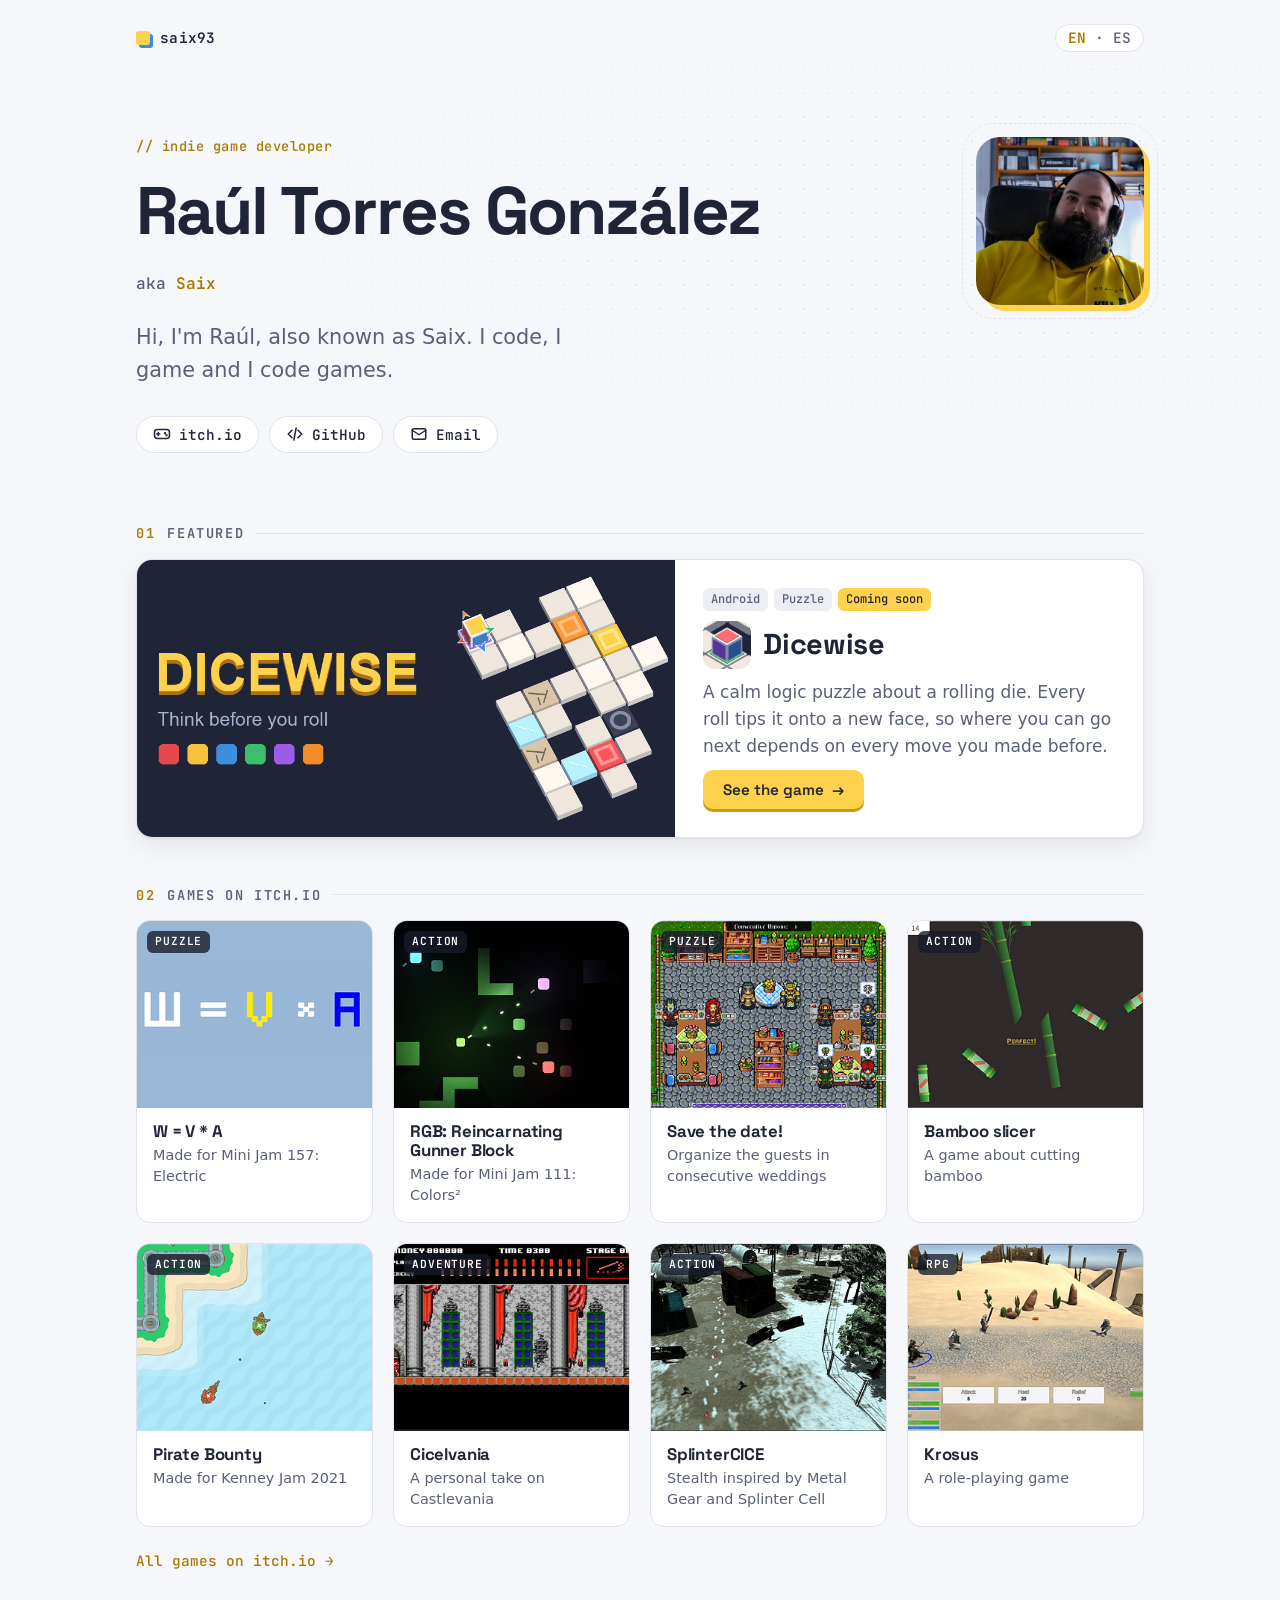
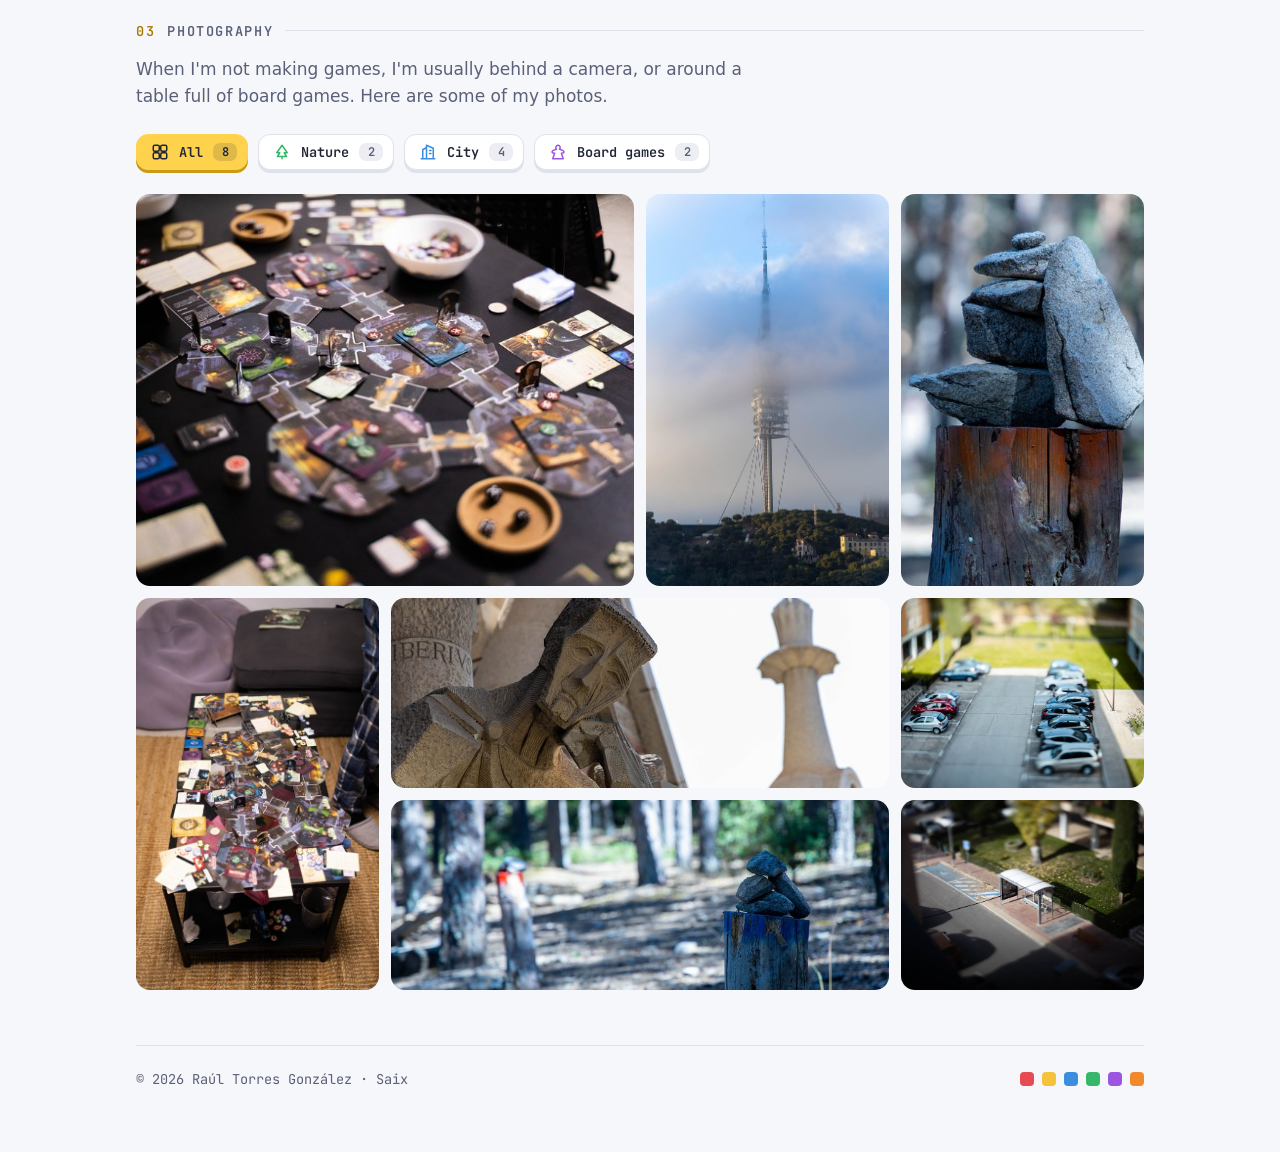
==== index.html @ c302bbdd "Move photo next to name, bento photo gallery and custom scrollbars - Hero: profile photo on the righ" ====
<!doctype html>
<html lang="en">
<head>
<meta charset="utf-8">
<meta name="viewport" content="width=device-width, initial-scale=1">
<title data-es="Raúl Torres (Saix) · Desarrollador de videojuegos">Raúl Torres (Saix) · Game Developer</title>
<script src="lang.js"></script>
<meta name="description" content="Raúl Torres González, aka Saix, is an indie game developer. Puzzle and action games for Android and the web, plus photography.">
<link rel="icon" href="dicewise/Dicewise-Icon.png">
<link rel="preconnect" href="https://fonts.googleapis.com">
<link rel="preconnect" href="https://fonts.gstatic.com" crossorigin>
<link rel="stylesheet" href="https://fonts.googleapis.com/css2?family=JetBrains+Mono:wght@400;500;600&family=Space+Grotesk:wght@500;600;700&display=swap">
<link rel="stylesheet" href="style.css">
</head>
<body>
<main class="wide">
<div class="top">
  <a class="brand" href="./">saix93</a>
  <button class="lang-toggle" type="button" aria-label="Change language / Cambiar idioma"><span class="en">EN</span> · <span class="es">ES</span></button>
</div>

<header class="hero">
  <p class="eyebrow"><span lang="en">// indie game developer</span><span lang="es">// desarrollador de videojuegos indie</span></p>
  <h1>Raúl Torres González</h1>
  <p class="aka"><span lang="en">aka</span><span lang="es">alias</span> <strong>Saix</strong></p>
  <figure class="avatar-frame"><img src="img/me.jpg" alt="Raúl Torres González" width="480" height="480"></figure>
  <p class="lead" lang="en">Hi, I'm Raúl, also known as Saix. I code, I game and I code games.</p>
  <p class="lead" lang="es">Hola, soy Raúl, también conocido como Saix. Programo, juego y programo juegos.</p>
  <div class="actions">
    <a class="pill" href="https://saix93.itch.io/">
      <svg viewBox="0 0 24 24" fill="none" stroke="currentColor" stroke-width="2" stroke-linecap="round" stroke-linejoin="round" aria-hidden="true"><rect x="2" y="6" width="20" height="12" rx="4"/><path d="M7 10v4M5 12h4"/><circle cx="16" cy="11" r=".6" fill="currentColor"/><circle cx="18" cy="13.5" r=".6" fill="currentColor"/></svg>
      itch.io
    </a>
    <a class="pill" href="https://github.com/saix93">
      <svg viewBox="0 0 24 24" fill="none" stroke="currentColor" stroke-width="2" stroke-linecap="round" stroke-linejoin="round" aria-hidden="true"><path d="m8 7-5 5 5 5M16 7l5 5-5 5M13.5 4l-3 16"/></svg>
      GitHub
    </a>
    <a class="pill" href="mailto:r.torresgonzalez.93@gmail.com">
      <svg viewBox="0 0 24 24" fill="none" stroke="currentColor" stroke-width="2" stroke-linecap="round" stroke-linejoin="round" aria-hidden="true"><rect x="3" y="5" width="18" height="14" rx="2"/><path d="m3 7 9 6 9-6"/></svg>
      Email
    </a>
  </div>
</header>

<h2 class="section-title"><span class="idx">01</span><span lang="en">Featured</span><span lang="es">Destacado</span></h2>
<article class="featured">
  <a class="art" href="dicewise/"><img src="dicewise/FeatureGraphic.png" alt="Dicewise" width="1024" height="500"></a>
  <div class="body">
    <ul class="tags">
      <li class="badge">Android</li>
      <li class="badge"><span lang="en">Puzzle</span><span lang="es">Puzle</span></li>
      <li class="badge soon"><span lang="en">Coming soon</span><span lang="es">Próximamente</span></li>
    </ul>
    <h3><img src="dicewise/Dicewise-Icon.png" alt="" width="48" height="48">Dicewise</h3>
    <p lang="en">A calm logic puzzle about a rolling die. Every roll tips it onto a new face, so where you can go next depends on every move you made before.</p>
    <p lang="es">Un puzle de lógica tranquilo sobre un dado que rueda. Cada movimiento lo vuelca sobre una cara nueva, así que adónde puedes ir depende de todo lo que has hecho antes.</p>
    <a class="button" href="dicewise/"><span lang="en">See the game</span><span lang="es">Ver el juego</span> →</a>
  </div>
</article>

<h2 class="section-title"><span class="idx">02</span><span lang="en">Games on itch.io</span><span lang="es">Juegos en itch.io</span></h2>
<ul class="grid">
  <li><a href="https://saix93.itch.io/w-va">
    <div class="thumb"><img src="img/games/w-va.png" alt="" width="315" height="250" loading="lazy"><span class="genre"><span lang="en">Puzzle</span><span lang="es">Puzle</span></span></div>
    <div class="info"><h3>W = V * A</h3>
      <p lang="en">Made for Mini Jam 157: Electric</p>
      <p lang="es">Hecho para la Mini Jam 157: Electric</p></div>
  </a></li>
  <li><a href="https://saix93.itch.io/rgb-thegame">
    <div class="thumb"><img src="img/games/rgb-thegame.png" alt="" width="315" height="250" loading="lazy"><span class="genre"><span lang="en">Action</span><span lang="es">Acción</span></span></div>
    <div class="info"><h3>RGB: Reincarnating Gunner Block</h3>
      <p lang="en">Made for Mini Jam 111: Colors²</p>
      <p lang="es">Hecho para la Mini Jam 111: Colors²</p></div>
  </a></li>
  <li><a href="https://saix93.itch.io/save-the-date">
    <div class="thumb"><img src="img/games/save-the-date.png" alt="" width="315" height="250" loading="lazy"><span class="genre"><span lang="en">Puzzle</span><span lang="es">Puzle</span></span></div>
    <div class="info"><h3>Save the date!</h3>
      <p lang="en">Organize the guests in consecutive weddings</p>
      <p lang="es">Organiza a los invitados de bodas consecutivas</p></div>
  </a></li>
  <li><a href="https://saix93.itch.io/bamboo-slicer">
    <div class="thumb"><img src="img/games/bamboo-slicer.png" alt="" width="315" height="250" loading="lazy"><span class="genre"><span lang="en">Action</span><span lang="es">Acción</span></span></div>
    <div class="info"><h3>Bamboo slicer</h3>
      <p lang="en">A game about cutting bamboo</p>
      <p lang="es">Un juego sobre cortar bambú</p></div>
  </a></li>
  <li><a href="https://saix93.itch.io/pirate-bounty">
    <div class="thumb"><img src="img/games/pirate-bounty.png" alt="" width="315" height="250" loading="lazy"><span class="genre"><span lang="en">Action</span><span lang="es">Acción</span></span></div>
    <div class="info"><h3>Pirate Bounty</h3>
      <p lang="en">Made for Kenney Jam 2021</p>
      <p lang="es">Hecho para la Kenney Jam 2021</p></div>
  </a></li>
  <li><a href="https://saix93.itch.io/cicelvania">
    <div class="thumb"><img src="img/games/cicelvania.png" alt="" width="315" height="250" loading="lazy"><span class="genre"><span lang="en">Adventure</span><span lang="es">Aventura</span></span></div>
    <div class="info"><h3>Cicelvania</h3>
      <p lang="en">A personal take on Castlevania</p>
      <p lang="es">Mi versión personal de Castlevania</p></div>
  </a></li>
  <li><a href="https://saix93.itch.io/splintercice">
    <div class="thumb"><img src="img/games/splintercice.png" alt="" width="315" height="250" loading="lazy"><span class="genre"><span lang="en">Action</span><span lang="es">Acción</span></span></div>
    <div class="info"><h3>SplinterCICE</h3>
      <p lang="en">Stealth inspired by Metal Gear and Splinter Cell</p>
      <p lang="es">Sigilo inspirado en Metal Gear y Splinter Cell</p></div>
  </a></li>
  <li><a href="https://saix93.itch.io/krosus">
    <div class="thumb"><img src="img/games/krosus.png" alt="" width="315" height="250" loading="lazy"><span class="genre"><span lang="en">RPG</span><span lang="es">Rol</span></span></div>
    <div class="info"><h3>Krosus</h3>
      <p lang="en">A role-playing game</p>
      <p lang="es">Un juego de rol</p></div>
  </a></li>
</ul>
<a class="more" href="https://saix93.itch.io/"><span lang="en">All games on itch.io →</span><span lang="es">Todos los juegos en itch.io →</span></a>

<h2 class="section-title" id="photos"><span class="idx">03</span><span lang="en">Photography</span><span lang="es">Fotografía</span></h2>
<p class="section-intro" lang="en">When I'm not making games, I'm usually behind a camera, or around a table full of board games. Here are some of my photos.</p>
<p class="section-intro" lang="es">Cuando no estoy haciendo juegos, suelo estar detrás de una cámara o alrededor de una mesa llena de juegos de mesa. Aquí tienes algunas de mis fotos.</p>
<div class="filters" role="group" aria-label="Filter photos">
  <button type="button" data-filter="all" aria-pressed="true">
    <svg viewBox="0 0 24 24" fill="none" stroke="currentColor" stroke-width="2" stroke-linejoin="round" aria-hidden="true"><rect x="3" y="3" width="8" height="8" rx="2"/><rect x="13" y="3" width="8" height="8" rx="2"/><rect x="3" y="13" width="8" height="8" rx="2"/><rect x="13" y="13" width="8" height="8" rx="2"/></svg>
    <span lang="en">All</span><span lang="es">Todas</span><span class="count"></span>
  </button>
  <button type="button" data-filter="nature" aria-pressed="false" style="--c: var(--green)">
    <svg viewBox="0 0 24 24" fill="none" stroke="currentColor" stroke-width="2" stroke-linecap="round" stroke-linejoin="round" aria-hidden="true"><path d="M12 3 5 13h4l-3 5h12l-3-5h4z"/><path d="M12 18v3"/></svg>
    <span lang="en">Nature</span><span lang="es">Naturaleza</span><span class="count"></span>
  </button>
  <button type="button" data-filter="city" aria-pressed="false" style="--c: var(--blue)">
    <svg viewBox="0 0 24 24" fill="none" stroke="currentColor" stroke-width="2" stroke-linecap="round" stroke-linejoin="round" aria-hidden="true"><path d="M3 21h18M5 21V9l5-3v15M10 21V3l9 4v14"/><path d="M14 10h2M14 14h2"/></svg>
    <span lang="en">City</span><span lang="es">Ciudad</span><span class="count"></span>
  </button>
  <button type="button" data-filter="boardgames" aria-pressed="false" style="--c: var(--purple)">
    <svg viewBox="0 0 24 24" fill="none" stroke="currentColor" stroke-width="2" stroke-linecap="round" stroke-linejoin="round" aria-hidden="true"><path d="M12 3a3 3 0 0 1 2 5.2c2 .5 6 1.6 6 3.8 0 1.2-1.6 1.6-3.5 1.6L19 21H5l2.5-7.4C5.6 13.6 4 13.2 4 12c0-2.2 4-3.3 6-3.8A3 3 0 0 1 12 3z"/></svg>
    <span lang="en">Board games</span><span lang="es">Juegos de mesa</span><span class="count"></span>
  </button>
</div>
<ul class="gallery">
  <li class="big" data-cat="boardgames"><a href="img/photos/3478.jpg"><img src="img/photos/3478-sm.jpg" alt="Board game in progress on a dark table" width="800" height="533" loading="lazy"><span class="cap"><span lang="en">Board game night</span><span lang="es">Noche de juegos de mesa</span></span></a></li>
  <li class="tall" data-cat="city"><a href="img/photos/2397.jpg"><img src="img/photos/2397-sm.jpg" alt="Collserola tower rising out of the fog" width="533" height="800" loading="lazy"><span class="cap"><span lang="en">Above the fog</span><span lang="es">Sobre la niebla</span></span></a></li>
  <li class="tall" data-cat="nature"><a href="img/photos/2288.jpg"><img src="img/photos/2288-sm.jpg" alt="Stacked stones on a tree stump in a pine forest" width="800" height="533" loading="lazy"><span class="cap"><span lang="en">Balance</span><span lang="es">Equilibrio</span></span></a></li>
  <li class="tall" data-cat="boardgames"><a href="img/photos/3395.jpg"><img src="img/photos/3395-sm.jpg" alt="A board game spread over a living room table" width="533" height="800" loading="lazy"><span class="cap"><span lang="en">A full table</span><span lang="es">Mesa llena</span></span></a></li>
  <li class="wide" data-cat="city"><a href="img/photos/2490.jpg"><img src="img/photos/2490-sm.jpg" alt="Stone sculpture on a church facade" width="800" height="533" loading="lazy"><span class="cap"><span lang="en">Carved in stone</span><span lang="es">Tallado en piedra</span></span></a></li>
  <li data-cat="city"><a href="img/photos/3153.jpg"><img src="img/photos/3153-sm.jpg" alt="Tilt-shift view of a car park" width="800" height="533" loading="lazy"><span class="cap"><span lang="en">Miniature car park</span><span lang="es">Aparcamiento en miniatura</span></span></a></li>
  <li class="wide" data-cat="nature"><a href="img/photos/2286.jpg"><img src="img/photos/2286-sm.jpg" alt="Pine forest with a stone stack in the light" width="800" height="533" loading="lazy"><span class="cap"><span lang="en">Pine forest</span><span lang="es">Pinar</span></span></a></li>
  <li data-cat="city"><a href="img/photos/3160.jpg"><img src="img/photos/3160-sm.jpg" alt="Tilt-shift view of a street and bus stop" width="800" height="533" loading="lazy"><span class="cap"><span lang="en">Miniature street</span><span lang="es">Calle en miniatura</span></span></a></li>
</ul>

<dialog class="lightbox" aria-label="Photo">
  <img alt="">
  <div class="lb-bar"><span class="lb-cap"></span><span class="lb-count"></span></div>
  <button type="button" class="lb-prev" aria-label="Previous">‹</button>
  <button type="button" class="lb-next" aria-label="Next">›</button>
  <button type="button" class="lb-close" aria-label="Close">✕</button>
</dialog>
<script src="gallery.js"></script>

<footer class="footer">
  <span>© 2026 Raúl Torres González · Saix</span>
  <ul class="pips" aria-hidden="true"><li></li><li></li><li></li><li></li><li></li><li></li></ul>
</footer>
</main>
</body>
</html>
---- style.css ----
:root {
  --bg: #f6f7fa; --surface: #ffffff; --surface-2: #eceef4;
  --text: #1f2536; --dim: #5a6078; --accent: #a87a00; --rule: #dfe2ea;
  --gold: #ffd24d; --on-gold: #1f2536; --grid: rgba(31, 37, 54, .07);
  --shadow: 0 1px 2px rgba(31, 37, 54, .06), 0 8px 24px rgba(31, 37, 54, .08);
  --red: #e84a51; --yellow: #f5c33b; --blue: #3b8de0; --green: #35b86a; --purple: #9b55e0; --orange: #f28a2b;
  --font-display: "Space Grotesk", system-ui, sans-serif;
  --font-mono: "JetBrains Mono", ui-monospace, Consolas, monospace;
}
@media (prefers-color-scheme: dark) {
  :root {
    --bg: #161b2a; --surface: #1f2536; --surface-2: #272e44;
    --text: #eef0f6; --dim: #a9b1cc; --accent: #ffd24d; --rule: #323a55;
    --grid: rgba(238, 240, 246, .06);
    --shadow: 0 1px 2px rgba(0, 0, 0, .3), 0 12px 32px rgba(0, 0, 0, .35);
  }
}

* { box-sizing: border-box; }
body { margin: 0; background: var(--bg); color: var(--text); font: 17px/1.6 system-ui, -apple-system, "Segoe UI", Roboto, sans-serif; -webkit-font-smoothing: antialiased; overflow-x: clip; }
main { max-width: 720px; margin: 0 auto; padding: 24px 16px 64px; }
main.wide { max-width: 1040px; }
h1, h2, h3 { font-family: var(--font-display); line-height: 1.15; letter-spacing: -.01em; }
h1 { margin: 0 0 4px; font-size: 2.2rem; }
h2 { margin: 2em 0 .6em; font-size: 1.25rem; color: var(--accent); }
h3 { margin: 0 0 4px; font-size: 1.05rem; }
.meta { color: var(--dim); margin: 0 0 2em; }
a { color: var(--accent); }
hr { border: 0; border-top: 1px solid var(--rule); margin: 2.5em 0; }
img { max-width: 100%; height: auto; }

/* Scrollbars: slim rounded track with a pill thumb that turns gold on hover */
::-webkit-scrollbar { width: 12px; height: 12px; }
::-webkit-scrollbar-track { background: transparent; }
::-webkit-scrollbar-thumb { background: var(--rule); border: 3px solid var(--bg); border-radius: 999px; }
::-webkit-scrollbar-thumb:hover { background: var(--accent); }
::-webkit-scrollbar-corner { background: transparent; }
@supports (-moz-appearance: none) {
  html { scrollbar-color: var(--rule) transparent; }
}

/* Language switch, see lang.js */
html[lang="es"] body [lang="en"], html[lang="en"] body [lang="es"] { display: none; }

/* Top bar */
.top { display: flex; align-items: center; gap: 16px; margin: 0 0 2em; font: 500 .9rem/1 var(--font-mono); }
.top a { color: var(--text); text-decoration: none; }
.top a:hover { color: var(--accent); }
.brand { display: inline-flex; align-items: center; gap: 10px; font-weight: 600; letter-spacing: .02em; }
.brand::before { content: ""; width: 14px; height: 14px; border-radius: 3px; background: var(--gold); box-shadow: 3px 3px 0 var(--blue); }
.lang-toggle { margin-left: auto; font: inherit; color: var(--dim); background: var(--surface); border: 1px solid var(--rule); border-radius: 999px; padding: 6px 12px; cursor: pointer; }
.lang-toggle:hover { border-color: var(--accent); }
html[lang="en"] .lang-toggle .en, html[lang="es"] .lang-toggle .es { color: var(--accent); font-weight: 600; }

/* Hero */
.hero { position: relative; display: grid; grid-template-columns: 1fr auto; column-gap: 48px; padding: 56px 0 24px; }
.hero > * { grid-column: 1; }
.hero::before {
  content: ""; position: absolute; inset: -24px -50vw 0; z-index: -1;
  background: radial-gradient(var(--grid) 1.5px, transparent 1.5px) 0 0 / 24px 24px;
  -webkit-mask-image: radial-gradient(ellipse 60% 80% at 70% 40%, #000 30%, transparent 75%);
  mask-image: radial-gradient(ellipse 60% 80% at 70% 40%, #000 30%, transparent 75%);
}
.eyebrow { margin: 0 0 12px; font: 500 .85rem var(--font-mono); color: var(--accent); letter-spacing: .04em; }
.hero h1 { font-size: clamp(2rem, 6.5vw, 4.2rem); line-height: 1; letter-spacing: -.03em; }
.aka { margin: 12px 0 0; font: 500 1rem var(--font-mono); color: var(--dim); }
.aka strong { color: var(--accent); font-weight: 600; }
.lead { max-width: 34ch; margin: 16px 0 28px; font-size: 1.3rem; color: var(--dim); }
.hero .lead, .hero .actions { grid-column: 1 / -1; }
.avatar-frame { grid-column: 2; grid-row: 1 / span 3; align-self: center; position: relative; width: 168px; height: 168px; margin: 0; }
.avatar-frame img { position: relative; display: block; width: 100%; height: 100%; border-radius: 24px; object-fit: cover; box-shadow: 6px 6px 0 var(--gold); }
.avatar-frame::before { content: ""; position: absolute; inset: -14px; border: 1.5px dashed var(--rule); border-radius: 32px; }
.actions { display: flex; flex-wrap: wrap; gap: 10px; }
.pill { display: inline-flex; align-items: center; gap: 8px; padding: 8px 16px; border-radius: 999px; background: var(--surface); border: 1px solid var(--rule); color: var(--text); font: 500 .9rem var(--font-mono); text-decoration: none; transition: border-color .15s, transform .15s; }
.pill:hover { border-color: var(--accent); transform: translateY(-2px); }
.pill svg { width: 18px; height: 18px; flex-shrink: 0; }
@media (max-width: 720px) {
  .hero { column-gap: 20px; padding-top: 16px; }
  .avatar-frame { width: 88px; height: 88px; align-self: start; }
  .avatar-frame img { border-radius: 16px; box-shadow: 4px 4px 0 var(--gold); }
  .avatar-frame::before { inset: -8px; border-radius: 22px; }
}
.pips { display: flex; gap: 8px; margin: 0; padding: 0; list-style: none; }
.pips li { width: 14px; height: 14px; border-radius: 4px; }
.pips li:nth-child(1) { background: var(--red); }
.pips li:nth-child(2) { background: var(--yellow); }
.pips li:nth-child(3) { background: var(--blue); }
.pips li:nth-child(4) { background: var(--green); }
.pips li:nth-child(5) { background: var(--purple); }
.pips li:nth-child(6) { background: var(--orange); }

/* Section titles, HUD style */
.section-title { display: flex; align-items: center; gap: 12px; margin: 3.5em 0 1.2em; font: 600 .85rem var(--font-mono); text-transform: uppercase; letter-spacing: .12em; color: var(--dim); }
.section-title .idx { color: var(--accent); }
.section-title::after { content: ""; flex: 1; height: 1px; background: var(--rule); }

/* Featured game */
.featured { display: grid; grid-template-columns: 1.15fr 1fr; overflow: hidden; background: var(--surface); border: 1px solid var(--rule); border-radius: 16px; box-shadow: var(--shadow); }
.featured .art { display: block; background: #1f2536; }
.featured .art img { display: block; width: 100%; height: 100%; object-fit: cover; transition: transform .4s; }
.featured .art:hover img { transform: scale(1.03); }
.featured .body { padding: 28px; display: flex; flex-direction: column; gap: 10px; }
.featured h3 { display: flex; align-items: center; gap: 12px; font-size: 1.8rem; margin: 0; }
.featured h3 img { width: 48px; height: 48px; border-radius: 12px; }
.featured p { margin: 0; color: var(--dim); }
.featured .button { align-self: flex-start; margin-top: auto; }
@media (max-width: 720px) { .featured { grid-template-columns: 1fr; } }

.tags { display: flex; flex-wrap: wrap; gap: 6px; margin: 0; padding: 0; list-style: none; }
.badge { display: inline-block; font: 500 .75rem/1.6 var(--font-mono); color: var(--dim); background: var(--surface-2); border-radius: 6px; padding: 2px 8px; }
.badge.soon { color: var(--on-gold); background: var(--gold); }
.button { display: inline-flex; align-items: center; gap: 8px; padding: 10px 20px; border-radius: 10px; background: var(--gold); color: var(--on-gold); font: 600 .95rem var(--font-display); text-decoration: none; box-shadow: 0 3px 0 #c99a12; transition: transform .1s, box-shadow .1s; }
.button:hover { transform: translateY(-1px); box-shadow: 0 4px 0 #c99a12; }
.button:active { transform: translateY(2px); box-shadow: 0 1px 0 #c99a12; }
.button.disabled { background: var(--surface-2); color: var(--dim); box-shadow: none; transform: none; cursor: default; }

/* Game grid */
.grid { display: grid; grid-template-columns: repeat(auto-fill, minmax(220px, 1fr)); gap: 20px; margin: 0; padding: 0; list-style: none; }
.grid a { display: flex; flex-direction: column; height: 100%; background: var(--surface); border: 1px solid var(--rule); border-radius: 14px; overflow: hidden; color: inherit; text-decoration: none; transition: transform .2s, box-shadow .2s, border-color .2s; }
.grid a:hover { transform: translateY(-4px); box-shadow: var(--shadow); border-color: var(--accent); }
.grid .thumb { position: relative; overflow: hidden; }
.grid img { display: block; width: 100%; aspect-ratio: 315 / 250; object-fit: cover; transition: transform .4s; }
.grid a:hover img { transform: scale(1.05); }
.grid .genre { position: absolute; top: 10px; left: 10px; font: 600 .7rem/1 var(--font-mono); text-transform: uppercase; letter-spacing: .08em; color: #fff; background: rgba(22, 27, 42, .78); border-radius: 6px; padding: 5px 8px; }
.grid .info { padding: 14px 16px 16px; }
.grid p { margin: 0; color: var(--dim); font-size: .9rem; line-height: 1.45; }
@media (max-width: 520px) {
  .grid { grid-template-columns: 1fr 1fr; gap: 12px; }
  .grid .info { padding: 10px 12px 12px; }
  .grid h3 { font-size: .95rem; }
  .grid p { font-size: .8rem; }
}
.more { display: inline-block; margin-top: 24px; font: 500 .9rem var(--font-mono); text-decoration: none; }
.more:hover { text-decoration: underline; }

/* Footer */
.footer { display: flex; flex-wrap: wrap; align-items: center; justify-content: space-between; gap: 16px; margin-top: 4em; padding-top: 24px; border-top: 1px solid var(--rule); font: .85rem var(--font-mono); color: var(--dim); }
.footer a { color: var(--dim); }

/* Game page */
.banner { display: block; width: 100%; border-radius: 16px; box-shadow: var(--shadow); }
.game-head { display: flex; align-items: center; gap: 20px; margin: 28px 0 8px; }
.game-head img { width: 88px; height: 88px; border-radius: 20px; box-shadow: var(--shadow); }
.game-head h1 { font-size: 2.4rem; }
.game-head .tags { margin-top: 6px; }
.tagline { font-size: 1.2rem; color: var(--dim); margin: 16px 0 20px; }
.shots { display: flex; gap: 16px; overflow-x: auto; margin: 0 -16px; padding: 8px 16px 24px; scroll-snap-type: x mandatory; }
@supports (-moz-appearance: none) { .shots { scrollbar-color: var(--gold) var(--surface-2); } }
[data-hscroll] { cursor: grab; }
[data-hscroll].dragging { cursor: grabbing; user-select: none; }
[data-hscroll] img { -webkit-user-drag: none; }
.shots::-webkit-scrollbar { height: 10px; }
.shots::-webkit-scrollbar-track { margin: 0 16px; background: var(--surface-2); border-radius: 999px; }
.shots::-webkit-scrollbar-thumb { background: var(--gold); border: 2px solid var(--surface-2); box-shadow: inset 0 -2px 0 #c99a12; }
.shots::-webkit-scrollbar-thumb:hover { background: #ffdc70; }
.shots img { width: 180px; flex-shrink: 0; border-radius: 20px; border: 5px solid #1f2536; box-shadow: var(--shadow); scroll-snap-align: start; }
.features { display: grid; grid-template-columns: repeat(auto-fit, minmax(200px, 1fr)); gap: 16px; }
.feature { background: var(--surface); border: 1px solid var(--rule); border-top: 4px solid var(--c); border-radius: 12px; padding: 18px 20px; }
.feature h3 { margin-bottom: 8px; }
.feature p, .feature ul { margin: 0; color: var(--dim); font-size: .95rem; }
.feature ul { padding-left: 1.1em; }
.feature li + li { margin-top: 4px; }

/* Photo gallery, see gallery.js */
.section-intro { max-width: 60ch; margin: 0 0 24px; color: var(--dim); }
.filters { display: flex; flex-wrap: wrap; gap: 10px; margin: 0 0 24px; }
.filters button { display: inline-flex; align-items: center; gap: 10px; padding: 8px 10px 8px 14px; font: 600 .85rem var(--font-mono); color: var(--text); background: var(--surface); border: 1px solid var(--rule); border-radius: 12px; box-shadow: 0 3px 0 var(--rule); cursor: pointer; transition: transform .1s, box-shadow .1s, border-color .15s; }
.filters button:hover { border-color: var(--accent); transform: translateY(-1px); box-shadow: 0 4px 0 var(--rule); }
.filters button:active { transform: translateY(2px); box-shadow: 0 1px 0 var(--rule); }
.filters svg { width: 18px; height: 18px; color: var(--c, var(--accent)); }
.filters .count { min-width: 24px; padding: 1px 7px; border-radius: 7px; background: var(--surface-2); color: var(--dim); font-size: .75rem; text-align: center; }
.filters button[aria-pressed="true"] { color: var(--on-gold); background: var(--gold); border-color: var(--gold); box-shadow: 0 3px 0 #c99a12; }
.filters button[aria-pressed="true"] svg { color: var(--on-gold); }
.filters button[aria-pressed="true"] .count { background: rgba(31, 37, 54, .15); color: var(--on-gold); }

.gallery { display: grid; grid-template-columns: repeat(4, 1fr); grid-auto-rows: 190px; grid-auto-flow: dense; gap: 12px; margin: 0; padding: 0; list-style: none; }
.gallery .wide { grid-column: span 2; }
.gallery .tall { grid-row: span 2; }
.gallery .big { grid-column: span 2; grid-row: span 2; }
.gallery li[hidden] { display: none; }
.gallery a { position: relative; display: block; height: 100%; overflow: hidden; border-radius: 14px; background: var(--surface-2); color: #fff; cursor: zoom-in; }
.gallery img { display: block; width: 100%; height: 100%; object-fit: cover; transition: transform .5s cubic-bezier(.2, .7, .2, 1); }
.gallery a::after { content: ""; position: absolute; inset: 0; background: linear-gradient(transparent 55%, rgba(10, 13, 22, .75)); opacity: 0; transition: opacity .25s; }
.gallery .cap { position: absolute; left: 14px; right: 14px; bottom: 12px; z-index: 1; font: 600 .9rem var(--font-display); opacity: 0; transform: translateY(6px); transition: opacity .25s, transform .25s; }
.gallery a:hover img, .gallery a:focus-visible img { transform: scale(1.06); }
.gallery a:hover::after, .gallery a:focus-visible::after, .gallery a:hover .cap, .gallery a:focus-visible .cap { opacity: 1; transform: none; }
@media (max-width: 720px) {
  .gallery { grid-template-columns: repeat(2, 1fr); grid-auto-rows: 140px; gap: 8px; }
  .gallery .cap { opacity: 1; transform: none; font-size: .8rem; }
  .gallery a::after { opacity: 1; }
}

.lightbox { width: 100vw; height: 100vh; max-width: none; max-height: none; margin: 0; padding: 0; border: 0; background: transparent; color: #fff; }
.lightbox::backdrop { background: rgba(10, 13, 22, .94); backdrop-filter: blur(6px); }
.lightbox[open] { display: grid; grid-template-rows: 1fr auto; place-items: center; animation: lb-in .2s ease-out; }
.lightbox img { max-width: calc(100vw - 32px); max-height: calc(100vh - 110px); border-radius: 8px; box-shadow: 0 20px 60px rgba(0, 0, 0, .5); }
.lightbox img.swap { animation: lb-in .25s ease-out; }
.lb-bar { display: flex; align-items: baseline; gap: 16px; padding: 14px 16px 22px; font: .9rem var(--font-mono); }
.lb-bar .lb-cap { font: 600 1rem var(--font-display); }
.lb-bar .lb-count { color: var(--gold); }
.lightbox button { position: fixed; width: 44px; height: 44px; border-radius: 50%; border: 1px solid rgba(255, 255, 255, .2); background: rgba(31, 37, 54, .8); color: #fff; font: 1.4rem/1 var(--font-mono); cursor: pointer; }
.lightbox button:hover { border-color: var(--gold); color: var(--gold); }
.lb-prev { left: 16px; top: 50%; transform: translateY(-50%); }
.lb-next { right: 16px; top: 50%; transform: translateY(-50%); }
.lb-close { right: 16px; top: 16px; font-size: 1rem !important; }
@keyframes lb-in { from { opacity: 0; transform: scale(.97); } }
@media (prefers-reduced-motion: reduce) { .lightbox[open], .lightbox img.swap { animation: none; } }
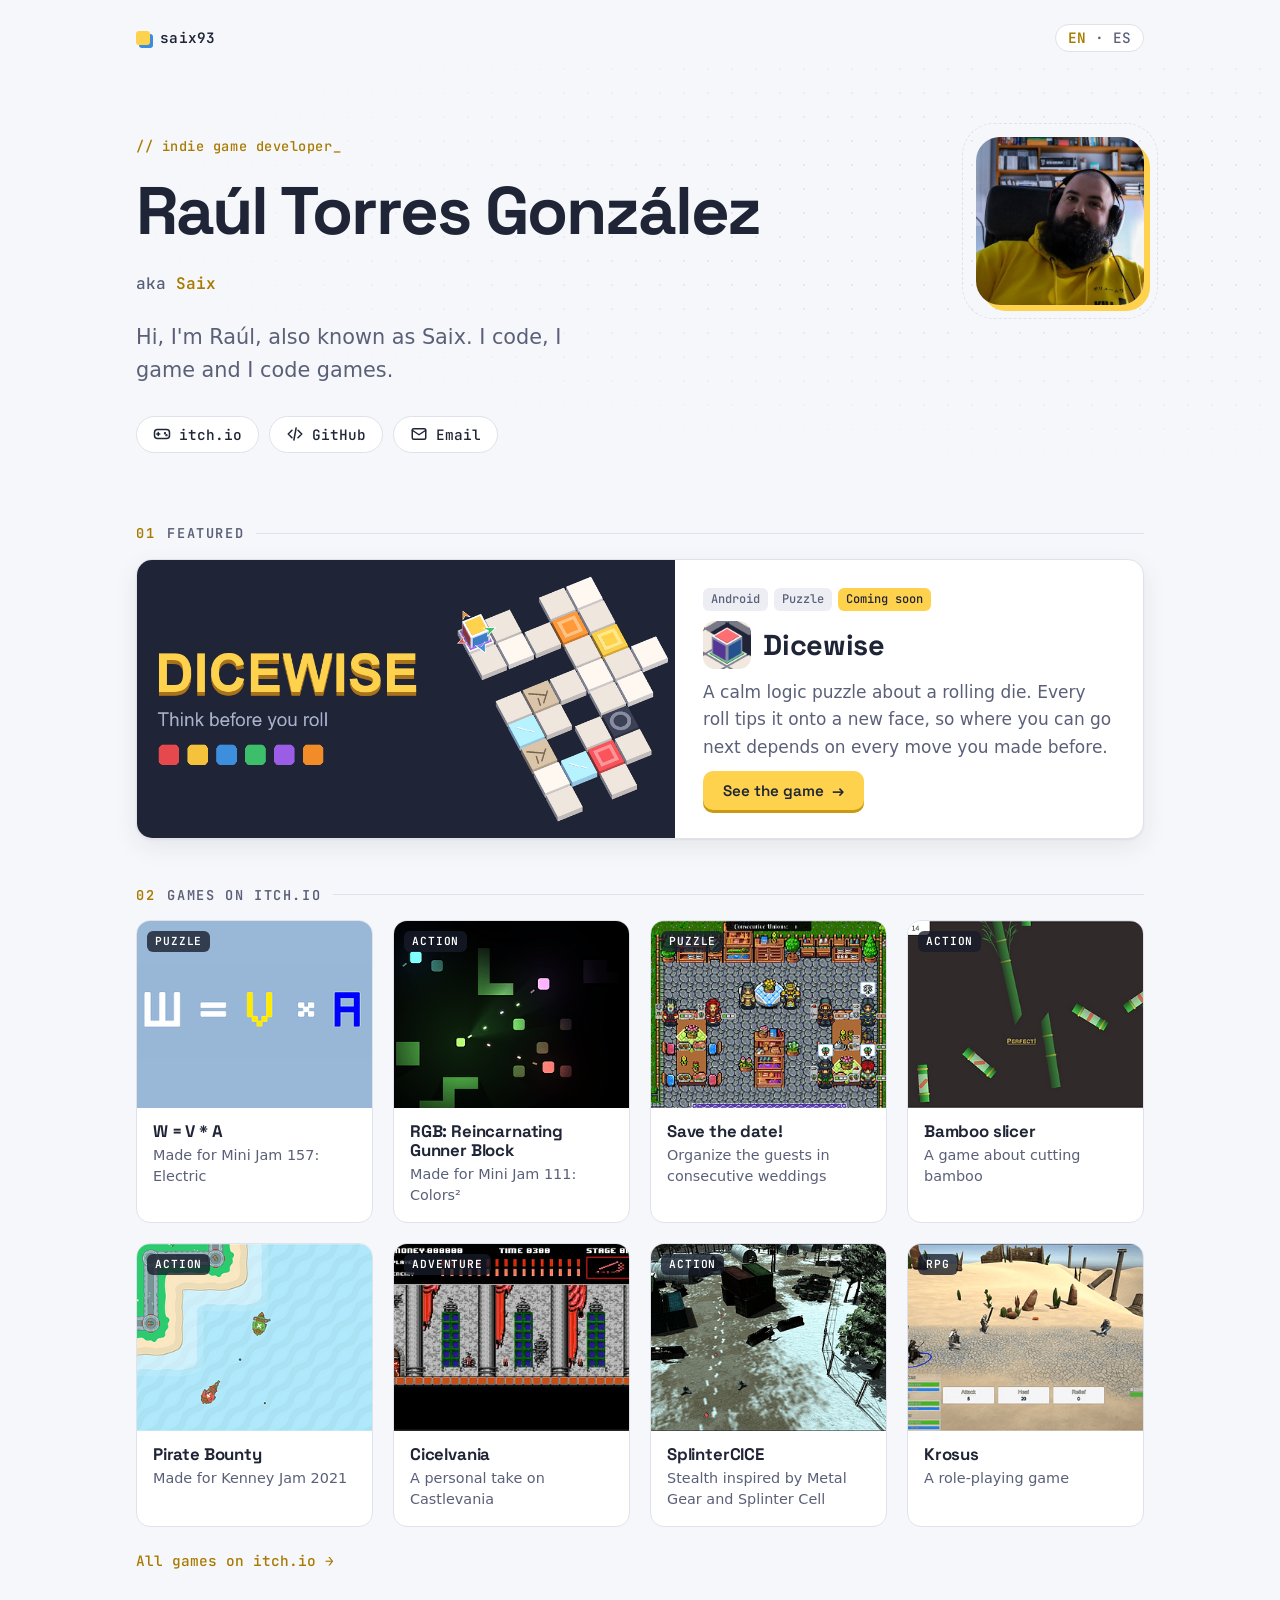
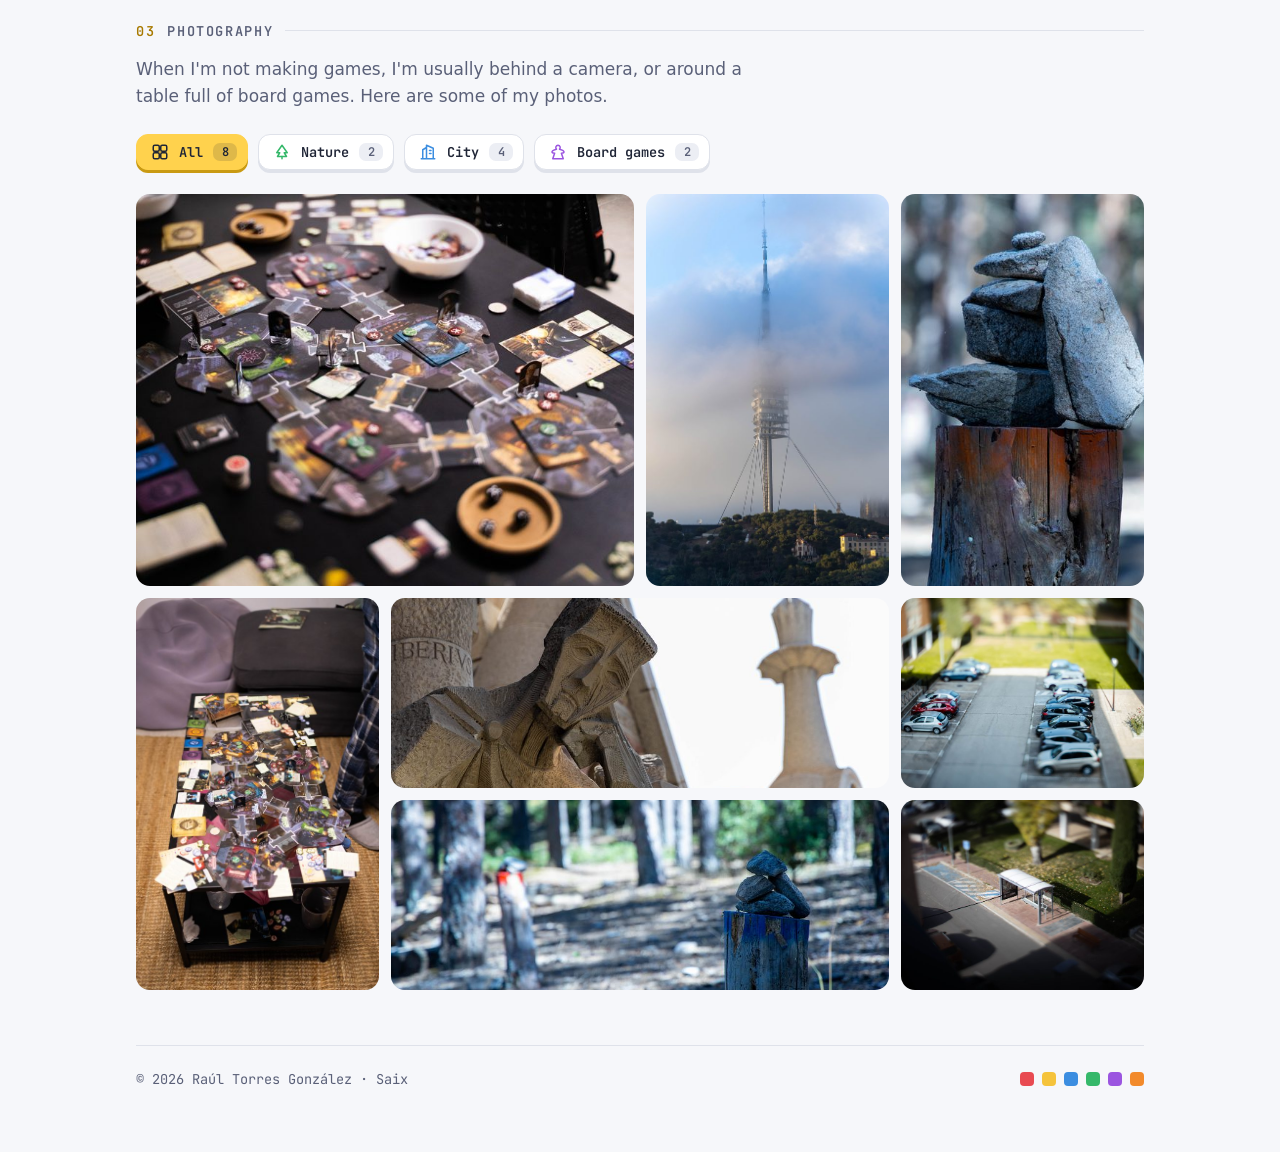
==== commit 9f5034c8: "Add hover tilt, scroll reveal and livelier hover effects Cards tilt toward the mouse with a faint sh" ====
--- a/index.html
+++ b/index.html
@@ -43,7 +43,7 @@
 </header>
 
 <h2 class="section-title"><span class="idx">01</span><span lang="en">Featured</span><span lang="es">Destacado</span></h2>
-<article class="featured">
+<article class="featured" data-tilt="3">
   <a class="art" href="dicewise/"><img src="dicewise/FeatureGraphic.png" alt="Dicewise" width="1024" height="500"></a>
   <div class="body">
     <ul class="tags">
@@ -60,49 +60,49 @@
 
 <h2 class="section-title"><span class="idx">02</span><span lang="en">Games on itch.io</span><span lang="es">Juegos en itch.io</span></h2>
 <ul class="grid">
-  <li><a href="https://saix93.itch.io/w-va">
+  <li><a data-tilt="8" href="https://saix93.itch.io/w-va">
     <div class="thumb"><img src="img/games/w-va.png" alt="" width="315" height="250" loading="lazy"><span class="genre"><span lang="en">Puzzle</span><span lang="es">Puzle</span></span></div>
     <div class="info"><h3>W = V * A</h3>
       <p lang="en">Made for Mini Jam 157: Electric</p>
       <p lang="es">Hecho para la Mini Jam 157: Electric</p></div>
   </a></li>
-  <li><a href="https://saix93.itch.io/rgb-thegame">
+  <li><a data-tilt="8" href="https://saix93.itch.io/rgb-thegame">
     <div class="thumb"><img src="img/games/rgb-thegame.png" alt="" width="315" height="250" loading="lazy"><span class="genre"><span lang="en">Action</span><span lang="es">Acción</span></span></div>
     <div class="info"><h3>RGB: Reincarnating Gunner Block</h3>
       <p lang="en">Made for Mini Jam 111: Colors²</p>
       <p lang="es">Hecho para la Mini Jam 111: Colors²</p></div>
   </a></li>
-  <li><a href="https://saix93.itch.io/save-the-date">
+  <li><a data-tilt="8" href="https://saix93.itch.io/save-the-date">
     <div class="thumb"><img src="img/games/save-the-date.png" alt="" width="315" height="250" loading="lazy"><span class="genre"><span lang="en">Puzzle</span><span lang="es">Puzle</span></span></div>
     <div class="info"><h3>Save the date!</h3>
       <p lang="en">Organize the guests in consecutive weddings</p>
       <p lang="es">Organiza a los invitados de bodas consecutivas</p></div>
   </a></li>
-  <li><a href="https://saix93.itch.io/bamboo-slicer">
+  <li><a data-tilt="8" href="https://saix93.itch.io/bamboo-slicer">
     <div class="thumb"><img src="img/games/bamboo-slicer.png" alt="" width="315" height="250" loading="lazy"><span class="genre"><span lang="en">Action</span><span lang="es">Acción</span></span></div>
     <div class="info"><h3>Bamboo slicer</h3>
       <p lang="en">A game about cutting bamboo</p>
       <p lang="es">Un juego sobre cortar bambú</p></div>
   </a></li>
-  <li><a href="https://saix93.itch.io/pirate-bounty">
+  <li><a data-tilt="8" href="https://saix93.itch.io/pirate-bounty">
     <div class="thumb"><img src="img/games/pirate-bounty.png" alt="" width="315" height="250" loading="lazy"><span class="genre"><span lang="en">Action</span><span lang="es">Acción</span></span></div>
     <div class="info"><h3>Pirate Bounty</h3>
       <p lang="en">Made for Kenney Jam 2021</p>
       <p lang="es">Hecho para la Kenney Jam 2021</p></div>
   </a></li>
-  <li><a href="https://saix93.itch.io/cicelvania">
+  <li><a data-tilt="8" href="https://saix93.itch.io/cicelvania">
     <div class="thumb"><img src="img/games/cicelvania.png" alt="" width="315" height="250" loading="lazy"><span class="genre"><span lang="en">Adventure</span><span lang="es">Aventura</span></span></div>
     <div class="info"><h3>Cicelvania</h3>
       <p lang="en">A personal take on Castlevania</p>
       <p lang="es">Mi versión personal de Castlevania</p></div>
   </a></li>
-  <li><a href="https://saix93.itch.io/splintercice">
+  <li><a data-tilt="8" href="https://saix93.itch.io/splintercice">
     <div class="thumb"><img src="img/games/splintercice.png" alt="" width="315" height="250" loading="lazy"><span class="genre"><span lang="en">Action</span><span lang="es">Acción</span></span></div>
     <div class="info"><h3>SplinterCICE</h3>
       <p lang="en">Stealth inspired by Metal Gear and Splinter Cell</p>
       <p lang="es">Sigilo inspirado en Metal Gear y Splinter Cell</p></div>
   </a></li>
-  <li><a href="https://saix93.itch.io/krosus">
+  <li><a data-tilt="8" href="https://saix93.itch.io/krosus">
     <div class="thumb"><img src="img/games/krosus.png" alt="" width="315" height="250" loading="lazy"><span class="genre"><span lang="en">RPG</span><span lang="es">Rol</span></span></div>
     <div class="info"><h3>Krosus</h3>
       <p lang="en">A role-playing game</p>
@@ -133,14 +133,14 @@
   </button>
 </div>
 <ul class="gallery">
-  <li class="big" data-cat="boardgames"><a href="img/photos/3478.jpg"><img src="img/photos/3478-sm.jpg" alt="Board game in progress on a dark table" width="800" height="533" loading="lazy"><span class="cap"><span lang="en">Board game night</span><span lang="es">Noche de juegos de mesa</span></span></a></li>
-  <li class="tall" data-cat="city"><a href="img/photos/2397.jpg"><img src="img/photos/2397-sm.jpg" alt="Collserola tower rising out of the fog" width="533" height="800" loading="lazy"><span class="cap"><span lang="en">Above the fog</span><span lang="es">Sobre la niebla</span></span></a></li>
-  <li class="tall" data-cat="nature"><a href="img/photos/2288.jpg"><img src="img/photos/2288-sm.jpg" alt="Stacked stones on a tree stump in a pine forest" width="800" height="533" loading="lazy"><span class="cap"><span lang="en">Balance</span><span lang="es">Equilibrio</span></span></a></li>
-  <li class="tall" data-cat="boardgames"><a href="img/photos/3395.jpg"><img src="img/photos/3395-sm.jpg" alt="A board game spread over a living room table" width="533" height="800" loading="lazy"><span class="cap"><span lang="en">A full table</span><span lang="es">Mesa llena</span></span></a></li>
-  <li class="wide" data-cat="city"><a href="img/photos/2490.jpg"><img src="img/photos/2490-sm.jpg" alt="Stone sculpture on a church facade" width="800" height="533" loading="lazy"><span class="cap"><span lang="en">Carved in stone</span><span lang="es">Tallado en piedra</span></span></a></li>
-  <li data-cat="city"><a href="img/photos/3153.jpg"><img src="img/photos/3153-sm.jpg" alt="Tilt-shift view of a car park" width="800" height="533" loading="lazy"><span class="cap"><span lang="en">Miniature car park</span><span lang="es">Aparcamiento en miniatura</span></span></a></li>
-  <li class="wide" data-cat="nature"><a href="img/photos/2286.jpg"><img src="img/photos/2286-sm.jpg" alt="Pine forest with a stone stack in the light" width="800" height="533" loading="lazy"><span class="cap"><span lang="en">Pine forest</span><span lang="es">Pinar</span></span></a></li>
-  <li data-cat="city"><a href="img/photos/3160.jpg"><img src="img/photos/3160-sm.jpg" alt="Tilt-shift view of a street and bus stop" width="800" height="533" loading="lazy"><span class="cap"><span lang="en">Miniature street</span><span lang="es">Calle en miniatura</span></span></a></li>
+  <li class="big" data-cat="boardgames"><a data-tilt="5" href="img/photos/3478.jpg"><img src="img/photos/3478-sm.jpg" alt="Board game in progress on a dark table" width="800" height="533" loading="lazy"><span class="cap"><span lang="en">Board game night</span><span lang="es">Noche de juegos de mesa</span></span></a></li>
+  <li class="tall" data-cat="city"><a data-tilt="5" href="img/photos/2397.jpg"><img src="img/photos/2397-sm.jpg" alt="Collserola tower rising out of the fog" width="533" height="800" loading="lazy"><span class="cap"><span lang="en">Above the fog</span><span lang="es">Sobre la niebla</span></span></a></li>
+  <li class="tall" data-cat="nature"><a data-tilt="5" href="img/photos/2288.jpg"><img src="img/photos/2288-sm.jpg" alt="Stacked stones on a tree stump in a pine forest" width="800" height="533" loading="lazy"><span class="cap"><span lang="en">Balance</span><span lang="es">Equilibrio</span></span></a></li>
+  <li class="tall" data-cat="boardgames"><a data-tilt="5" href="img/photos/3395.jpg"><img src="img/photos/3395-sm.jpg" alt="A board game spread over a living room table" width="533" height="800" loading="lazy"><span class="cap"><span lang="en">A full table</span><span lang="es">Mesa llena</span></span></a></li>
+  <li class="wide" data-cat="city"><a data-tilt="5" href="img/photos/2490.jpg"><img src="img/photos/2490-sm.jpg" alt="Stone sculpture on a church facade" width="800" height="533" loading="lazy"><span class="cap"><span lang="en">Carved in stone</span><span lang="es">Tallado en piedra</span></span></a></li>
+  <li data-cat="city"><a data-tilt="5" href="img/photos/3153.jpg"><img src="img/photos/3153-sm.jpg" alt="Tilt-shift view of a car park" width="800" height="533" loading="lazy"><span class="cap"><span lang="en">Miniature car park</span><span lang="es">Aparcamiento en miniatura</span></span></a></li>
+  <li class="wide" data-cat="nature"><a data-tilt="5" href="img/photos/2286.jpg"><img src="img/photos/2286-sm.jpg" alt="Pine forest with a stone stack in the light" width="800" height="533" loading="lazy"><span class="cap"><span lang="en">Pine forest</span><span lang="es">Pinar</span></span></a></li>
+  <li data-cat="city"><a data-tilt="5" href="img/photos/3160.jpg"><img src="img/photos/3160-sm.jpg" alt="Tilt-shift view of a street and bus stop" width="800" height="533" loading="lazy"><span class="cap"><span lang="en">Miniature street</span><span lang="es">Calle en miniatura</span></span></a></li>
 </ul>
 
 <dialog class="lightbox" aria-label="Photo">
@@ -151,6 +151,7 @@
   <button type="button" class="lb-close" aria-label="Close">✕</button>
 </dialog>
 <script src="gallery.js"></script>
+<script src="effects.js"></script>
 
 <footer class="footer">
   <span>© 2026 Raúl Torres González · Saix</span>
--- a/style.css
+++ b/style.css
@@ -72,7 +72,6 @@
 .avatar-frame::before { content: ""; position: absolute; inset: -14px; border: 1.5px dashed var(--rule); border-radius: 32px; }
 .actions { display: flex; flex-wrap: wrap; gap: 10px; }
 .pill { display: inline-flex; align-items: center; gap: 8px; padding: 8px 16px; border-radius: 999px; background: var(--surface); border: 1px solid var(--rule); color: var(--text); font: 500 .9rem var(--font-mono); text-decoration: none; transition: border-color .15s, transform .15s; }
-.pill:hover { border-color: var(--accent); transform: translateY(-2px); }
 .pill svg { width: 18px; height: 18px; flex-shrink: 0; }
 @media (max-width: 720px) {
   .hero { column-gap: 20px; padding-top: 16px; }
@@ -98,7 +97,6 @@
 .featured { display: grid; grid-template-columns: 1.15fr 1fr; overflow: hidden; background: var(--surface); border: 1px solid var(--rule); border-radius: 16px; box-shadow: var(--shadow); }
 .featured .art { display: block; background: #1f2536; }
 .featured .art img { display: block; width: 100%; height: 100%; object-fit: cover; transition: transform .4s; }
-.featured .art:hover img { transform: scale(1.03); }
 .featured .body { padding: 28px; display: flex; flex-direction: column; gap: 10px; }
 .featured h3 { display: flex; align-items: center; gap: 12px; font-size: 1.8rem; margin: 0; }
 .featured h3 img { width: 48px; height: 48px; border-radius: 12px; }
@@ -110,17 +108,14 @@
 .badge { display: inline-block; font: 500 .75rem/1.6 var(--font-mono); color: var(--dim); background: var(--surface-2); border-radius: 6px; padding: 2px 8px; }
 .badge.soon { color: var(--on-gold); background: var(--gold); }
 .button { display: inline-flex; align-items: center; gap: 8px; padding: 10px 20px; border-radius: 10px; background: var(--gold); color: var(--on-gold); font: 600 .95rem var(--font-display); text-decoration: none; box-shadow: 0 3px 0 #c99a12; transition: transform .1s, box-shadow .1s; }
-.button:hover { transform: translateY(-1px); box-shadow: 0 4px 0 #c99a12; }
 .button:active { transform: translateY(2px); box-shadow: 0 1px 0 #c99a12; }
 .button.disabled { background: var(--surface-2); color: var(--dim); box-shadow: none; transform: none; cursor: default; }
 
 /* Game grid */
 .grid { display: grid; grid-template-columns: repeat(auto-fill, minmax(220px, 1fr)); gap: 20px; margin: 0; padding: 0; list-style: none; }
-.grid a { display: flex; flex-direction: column; height: 100%; background: var(--surface); border: 1px solid var(--rule); border-radius: 14px; overflow: hidden; color: inherit; text-decoration: none; transition: transform .2s, box-shadow .2s, border-color .2s; }
-.grid a:hover { transform: translateY(-4px); box-shadow: var(--shadow); border-color: var(--accent); }
+.grid a { display: flex; flex-direction: column; height: 100%; background: var(--surface); border: 1px solid var(--rule); border-radius: 14px; overflow: hidden; color: inherit; text-decoration: none; }
 .grid .thumb { position: relative; overflow: hidden; }
 .grid img { display: block; width: 100%; aspect-ratio: 315 / 250; object-fit: cover; transition: transform .4s; }
-.grid a:hover img { transform: scale(1.05); }
 .grid .genre { position: absolute; top: 10px; left: 10px; font: 600 .7rem/1 var(--font-mono); text-transform: uppercase; letter-spacing: .08em; color: #fff; background: rgba(22, 27, 42, .78); border-radius: 6px; padding: 5px 8px; }
 .grid .info { padding: 14px 16px 16px; }
 .grid p { margin: 0; color: var(--dim); font-size: .9rem; line-height: 1.45; }
@@ -144,7 +139,7 @@
 .game-head h1 { font-size: 2.4rem; }
 .game-head .tags { margin-top: 6px; }
 .tagline { font-size: 1.2rem; color: var(--dim); margin: 16px 0 20px; }
-.shots { display: flex; gap: 16px; overflow-x: auto; margin: 0 -16px; padding: 8px 16px 24px; scroll-snap-type: x mandatory; }
+.shots { display: flex; gap: 16px; overflow-x: auto; margin: 0 -16px; padding: 20px 16px 24px; scroll-snap-type: x mandatory; }
 @supports (-moz-appearance: none) { .shots { scrollbar-color: var(--gold) var(--surface-2); } }
 [data-hscroll] { cursor: grab; }
 [data-hscroll].dragging { cursor: grabbing; user-select: none; }
@@ -182,7 +177,6 @@
 .gallery img { display: block; width: 100%; height: 100%; object-fit: cover; transition: transform .5s cubic-bezier(.2, .7, .2, 1); }
 .gallery a::after { content: ""; position: absolute; inset: 0; background: linear-gradient(transparent 55%, rgba(10, 13, 22, .75)); opacity: 0; transition: opacity .25s; }
 .gallery .cap { position: absolute; left: 14px; right: 14px; bottom: 12px; z-index: 1; font: 600 .9rem var(--font-display); opacity: 0; transform: translateY(6px); transition: opacity .25s, transform .25s; }
-.gallery a:hover img, .gallery a:focus-visible img { transform: scale(1.06); }
 .gallery a:hover::after, .gallery a:focus-visible::after, .gallery a:hover .cap, .gallery a:focus-visible .cap { opacity: 1; transform: none; }
 @media (max-width: 720px) {
   .gallery { grid-template-columns: repeat(2, 1fr); grid-auto-rows: 140px; gap: 8px; }
@@ -205,3 +199,86 @@
 .lb-close { right: 16px; top: 16px; font-size: 1rem !important; }
 @keyframes lb-in { from { opacity: 0; transform: scale(.97); } }
 @media (prefers-reduced-motion: reduce) { .lightbox[open], .lightbox img.swap { animation: none; } }
+
+/* Effects, see effects.js */
+.reveal { opacity: 0; translate: 0 32px; transition: opacity .7s cubic-bezier(.2, .7, .2, 1), translate .7s cubic-bezier(.2, .7, .2, 1); }
+.reveal.in { opacity: 1; translate: none; }
+.section-title.reveal::after { transform: scaleX(0); transform-origin: left; transition: transform 1.1s .25s cubic-bezier(.2, .7, .2, 1); }
+.section-title.reveal.in::after { transform: none; }
+
+/* Tilt: transform follows the mouse; lift uses translate/scale so the two can combine */
+[data-tilt] {
+  --rx: 0deg; --ry: 0deg; --mx: 50%; --my: 50%;
+  position: relative; transform: perspective(900px) rotateX(var(--rx)) rotateY(var(--ry));
+  transition: transform .6s cubic-bezier(.2, .7, .2, 1), translate .35s cubic-bezier(.2, .7, .2, 1), scale .35s cubic-bezier(.2, .7, .2, 1), box-shadow .3s, border-color .2s, opacity .7s cubic-bezier(.2, .7, .2, 1);
+}
+[data-tilt].tilting { transition-duration: .1s, .35s, .35s, .3s, .2s, .7s; }
+[data-tilt]::before { content: ""; position: absolute; inset: 0; z-index: 3; border-radius: inherit; pointer-events: none; background: radial-gradient(circle at var(--mx) var(--my), rgba(255, 255, 255, .06), transparent 60%); opacity: 0; transition: opacity .3s; }
+[data-tilt]:hover::before { opacity: 1; }
+
+/* Game cards */
+.grid a:hover { translate: 0 -10px; scale: 1.04; border-color: var(--accent); box-shadow: 0 24px 48px rgba(0, 0, 0, .35), 0 0 0 1px var(--accent); z-index: 1; }
+.grid a:hover img { transform: scale(1.14); }
+.grid .genre { transition: background .2s, color .2s, translate .3s cubic-bezier(.2, .7, .2, 1); }
+.grid a:hover .genre { background: var(--gold); color: var(--on-gold); translate: 4px 4px; }
+.grid h3 { transition: color .2s; }
+.grid a:hover h3 { color: var(--accent); }
+
+/* Featured card */
+.featured:hover { box-shadow: 0 28px 60px rgba(0, 0, 0, .4), 0 0 0 1px var(--accent); border-color: var(--accent); }
+.featured:hover .art img { transform: scale(1.08); }
+
+/* Buttons: bigger press, and a shine that sweeps across on hover */
+.button { position: relative; overflow: hidden; transition: transform .15s cubic-bezier(.2, .7, .2, 1), box-shadow .15s; }
+.button::after { content: ""; position: absolute; inset: 0; background: linear-gradient(110deg, transparent 30%, rgba(255, 255, 255, .55) 50%, transparent 70%); translate: -120% 0; }
+.button:hover { transform: translateY(-3px) scale(1.05); box-shadow: 0 6px 0 #c99a12, 0 14px 24px rgba(201, 154, 18, .3); }
+.button:hover::after { translate: 120% 0; transition: translate .7s ease; }
+.button:active { transform: translateY(2px) scale(.98); box-shadow: 0 1px 0 #c99a12; }
+.button.disabled::after { display: none; }
+.button.disabled:hover { transform: none; box-shadow: none; }
+
+/* Pills */
+.pill { transition: background .2s, color .2s, border-color .2s, transform .2s cubic-bezier(.2, .7, .2, 1), box-shadow .2s; }
+.pill svg { transition: transform .3s cubic-bezier(.3, 1.6, .5, 1); }
+.pill:hover { background: var(--gold); border-color: var(--gold); color: var(--on-gold); transform: translateY(-4px); box-shadow: 0 4px 0 #c99a12; }
+.pill:hover svg { transform: rotate(-12deg) scale(1.3); }
+.pill:active { transform: translateY(1px); box-shadow: 0 1px 0 #c99a12; }
+
+/* Profile photo */
+.avatar-frame img { transition: transform .4s cubic-bezier(.3, 1.6, .5, 1), box-shadow .4s; }
+.avatar-frame::before { transition: border-color .3s, transform .4s cubic-bezier(.3, 1.6, .5, 1); }
+.avatar-frame:hover img { transform: rotate(-4deg) scale(1.07); box-shadow: 12px 12px 0 var(--gold); }
+.avatar-frame:hover::before { border-color: var(--accent); transform: rotate(3deg); }
+
+/* Logo square rolls like a die */
+.brand::before { transition: transform .5s cubic-bezier(.3, 1.6, .5, 1), box-shadow .5s; }
+.brand:hover::before { transform: rotate(180deg); box-shadow: -3px -3px 0 var(--blue); }
+
+/* Blinking caret after the eyebrow */
+.eyebrow::after { content: "_"; animation: blink 1.1s steps(1) infinite; }
+@keyframes blink { 50% { opacity: 0; } }
+
+/* Gallery: zoom the hovered photo, dim the rest */
+.gallery img { transition: transform .5s cubic-bezier(.2, .7, .2, 1), filter .35s; }
+.gallery a:hover img, .gallery a:focus-visible img { transform: scale(1.12); }
+.gallery:has(a:hover) a:not(:hover) img { filter: grayscale(.7) brightness(.5); }
+.gallery a:hover { scale: 1.03; z-index: 1; box-shadow: 0 20px 44px rgba(0, 0, 0, .45); }
+
+/* Dicewise page */
+.shots img { transition: transform .35s cubic-bezier(.3, 1.6, .5, 1), box-shadow .3s; }
+.shots img:hover { transform: translateY(-12px) rotate(-1.5deg); box-shadow: 0 24px 40px rgba(0, 0, 0, .4); }
+.feature:hover { border-color: var(--c); box-shadow: 0 18px 40px color-mix(in srgb, var(--c) 28%, transparent); }
+
+/* Footer pips hop one after another */
+.footer:hover .pips li { animation: hop .5s cubic-bezier(.3, 1.6, .5, 1) both; }
+.footer:hover .pips li:nth-child(2) { animation-delay: .05s; }
+.footer:hover .pips li:nth-child(3) { animation-delay: .1s; }
+.footer:hover .pips li:nth-child(4) { animation-delay: .15s; }
+.footer:hover .pips li:nth-child(5) { animation-delay: .2s; }
+.footer:hover .pips li:nth-child(6) { animation-delay: .25s; }
+@keyframes hop { 40% { transform: translateY(-8px) rotate(90deg); } }
+
+@media (prefers-reduced-motion: reduce) {
+  .eyebrow::after, .footer:hover .pips li { animation: none; }
+  [data-tilt], .grid a:hover, .gallery a:hover { translate: none; scale: none; }
+}
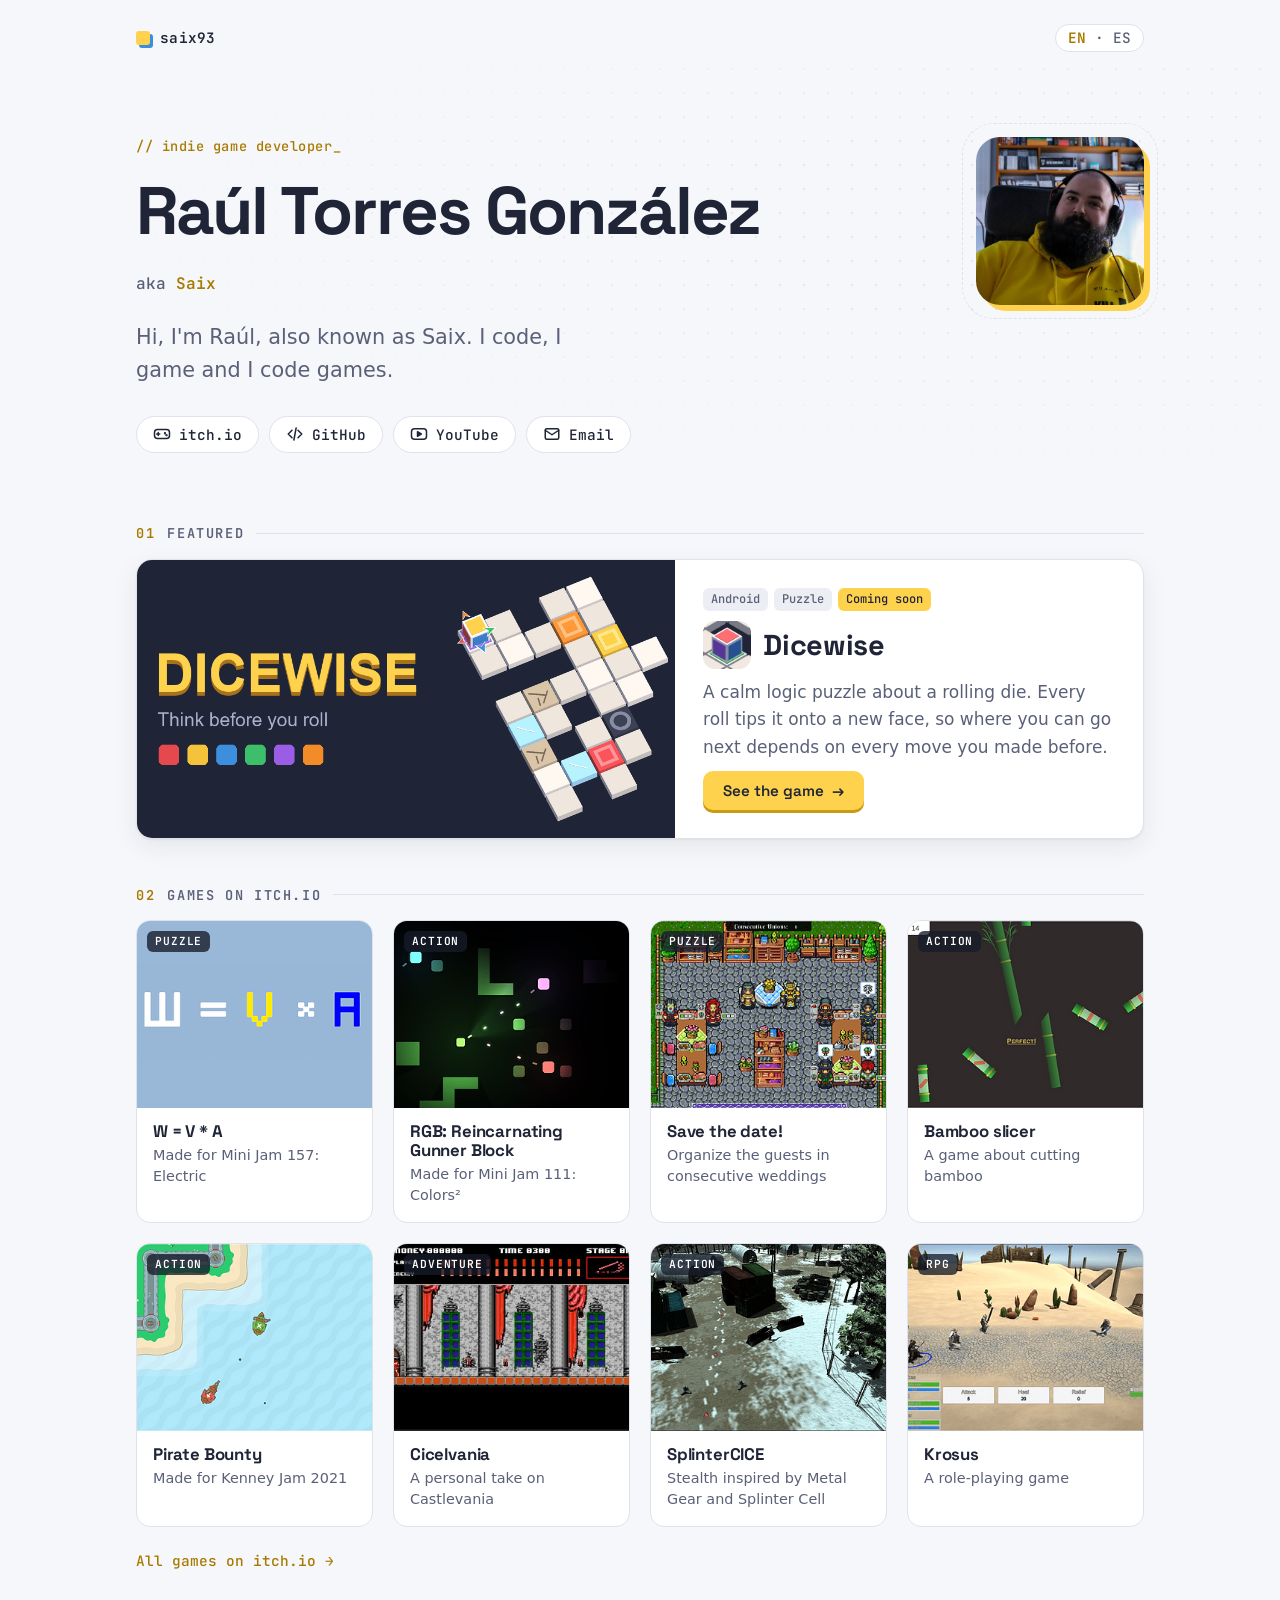
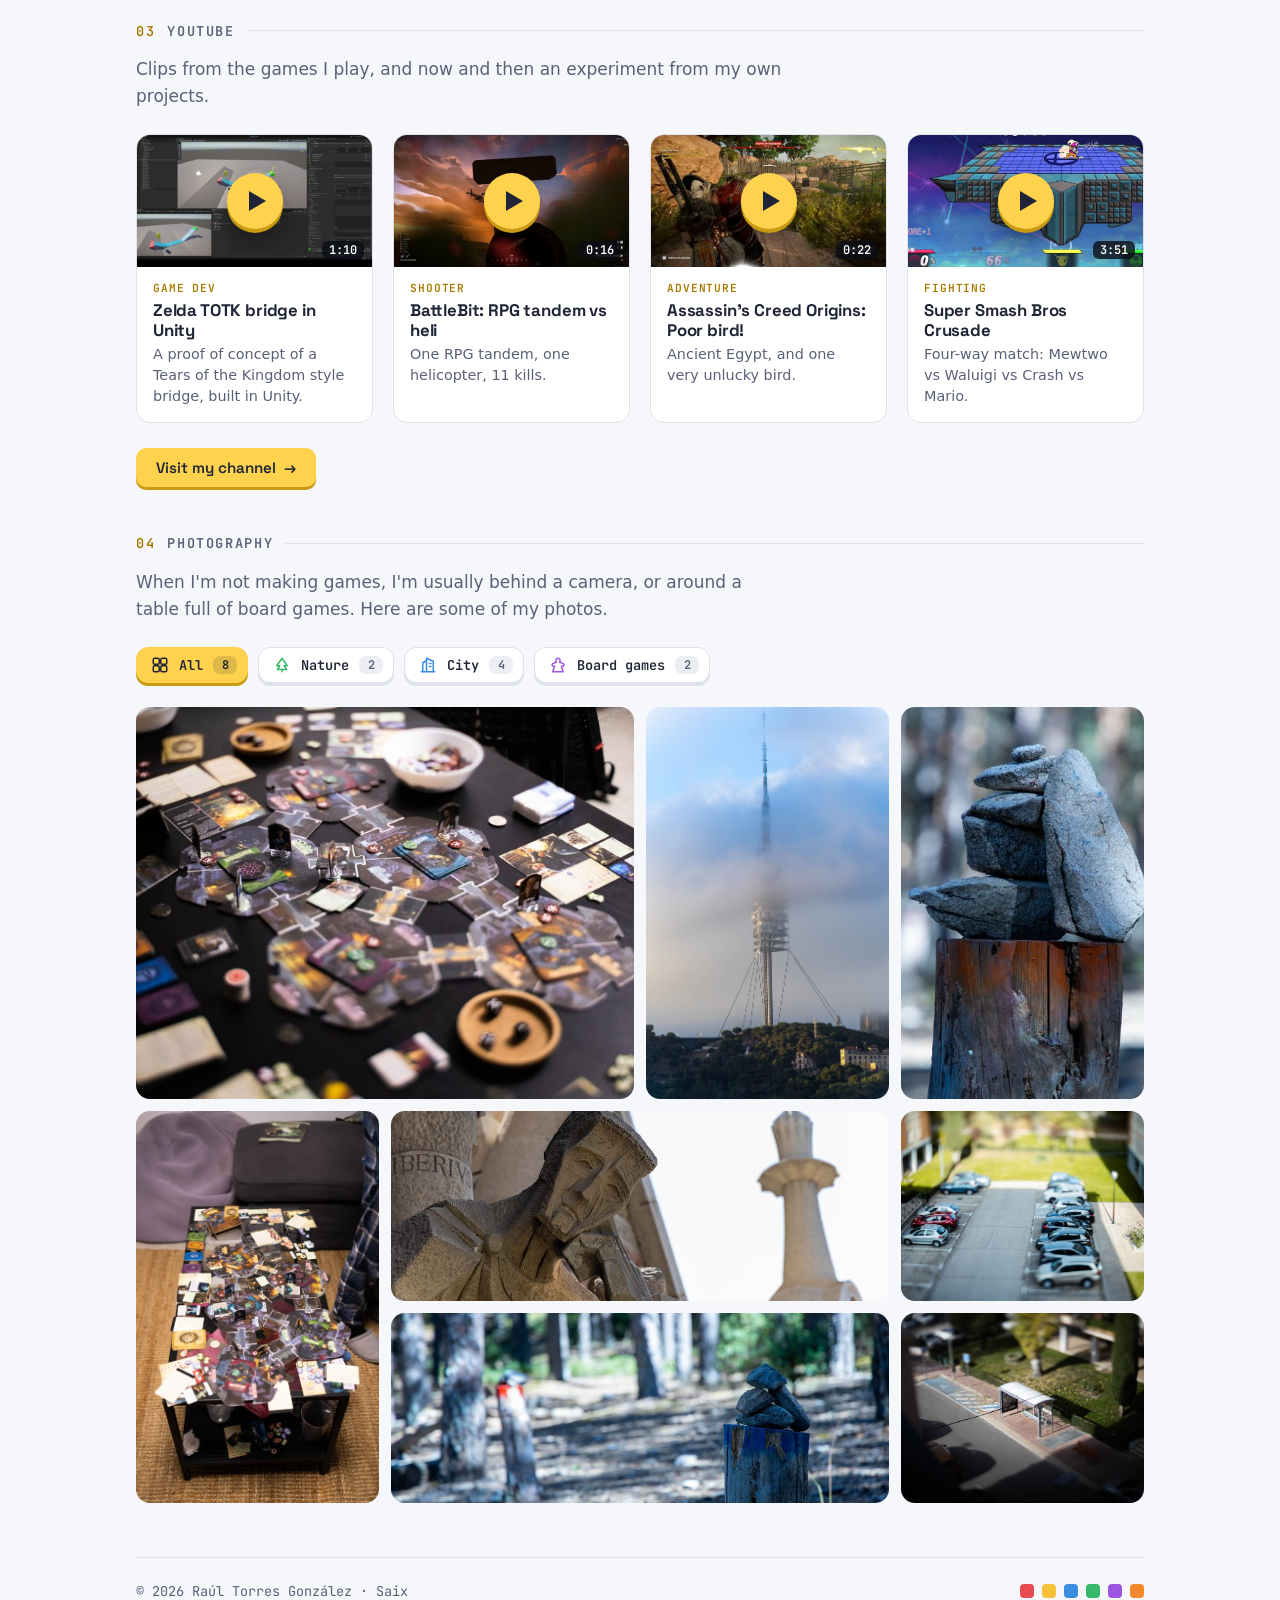
==== commit 18f9578a: "Add YouTube section and drop the profile photo hover Four popular clips with a mix of genres (no TV " ====
--- a/index.html
+++ b/index.html
@@ -35,6 +35,10 @@
       <svg viewBox="0 0 24 24" fill="none" stroke="currentColor" stroke-width="2" stroke-linecap="round" stroke-linejoin="round" aria-hidden="true"><path d="m8 7-5 5 5 5M16 7l5 5-5 5M13.5 4l-3 16"/></svg>
       GitHub
     </a>
+    <a class="pill" href="https://www.youtube.com/@rtorresgonzalez93">
+      <svg viewBox="0 0 24 24" fill="none" stroke="currentColor" stroke-width="2" stroke-linecap="round" stroke-linejoin="round" aria-hidden="true"><rect x="2" y="5" width="20" height="14" rx="4"/><path d="m10 9 5 3-5 3z" fill="currentColor"/></svg>
+      YouTube
+    </a>
     <a class="pill" href="mailto:r.torresgonzalez.93@gmail.com">
       <svg viewBox="0 0 24 24" fill="none" stroke="currentColor" stroke-width="2" stroke-linecap="round" stroke-linejoin="round" aria-hidden="true"><rect x="3" y="5" width="18" height="14" rx="2"/><path d="m3 7 9 6 9-6"/></svg>
       Email
@@ -111,7 +115,51 @@
 </ul>
 <a class="more" href="https://saix93.itch.io/"><span lang="en">All games on itch.io →</span><span lang="es">Todos los juegos en itch.io →</span></a>
 
-<h2 class="section-title" id="photos"><span class="idx">03</span><span lang="en">Photography</span><span lang="es">Fotografía</span></h2>
+<h2 class="section-title" id="videos"><span class="idx">03</span>YouTube</h2>
+<p class="section-intro" lang="en">Clips from the games I play, and now and then an experiment from my own projects.</p>
+<p class="section-intro" lang="es">Clips de los juegos a los que juego y, de vez en cuando, algún experimento de mis propios proyectos.</p>
+<ul class="videos">
+  <li><article class="video" data-tilt="6">
+    <button class="play" type="button" data-id="TdIRaABSKXI" aria-label="Play Zelda TOTK bridge in Unity"><img src="img/videos/TdIRaABSKXI.jpg" alt="" width="640" height="360" loading="lazy"><span class="duration">1:10</span></button>
+    <div class="info">
+      <span class="vtag"><span lang="en">Game dev</span><span lang="es">Desarrollo</span></span>
+      <h3><a href="https://www.youtube.com/watch?v=TdIRaABSKXI">Zelda TOTK bridge in Unity</a></h3>
+      <p lang="en">A proof of concept of a Tears of the Kingdom style bridge, built in Unity.</p>
+      <p lang="es">Prueba de concepto de un puente al estilo de Tears of the Kingdom, hecho en Unity.</p>
+    </div>
+  </article></li>
+  <li><article class="video" data-tilt="6">
+    <button class="play" type="button" data-id="cfkRR9Phemc" aria-label="Play BattleBit: RPG tandem vs heli"><img src="img/videos/cfkRR9Phemc.jpg" alt="" width="640" height="360" loading="lazy"><span class="duration">0:16</span></button>
+    <div class="info">
+      <span class="vtag"><span lang="en">Shooter</span><span lang="es">Shooter</span></span>
+      <h3><a href="https://www.youtube.com/watch?v=cfkRR9Phemc">BattleBit: RPG tandem vs heli</a></h3>
+      <p lang="en">One RPG tandem, one helicopter, 11 kills.</p>
+      <p lang="es">Un RPG tándem, un helicóptero, 11 bajas.</p>
+    </div>
+  </article></li>
+  <li><article class="video" data-tilt="6">
+    <button class="play" type="button" data-id="_jJPt3G1emY" aria-label="Play Assassin's Creed Origins: Poor bird!"><img src="img/videos/jJPt3G1emY.jpg" alt="" width="640" height="360" loading="lazy"><span class="duration">0:22</span></button>
+    <div class="info">
+      <span class="vtag"><span lang="en">Adventure</span><span lang="es">Aventura</span></span>
+      <h3><a href="https://www.youtube.com/watch?v=_jJPt3G1emY">Assassin's Creed Origins: Poor bird!</a></h3>
+      <p lang="en">Ancient Egypt, and one very unlucky bird.</p>
+      <p lang="es">El antiguo Egipto y un pájaro con muy mala suerte.</p>
+    </div>
+  </article></li>
+  <li><article class="video" data-tilt="6">
+    <button class="play" type="button" data-id="QYr06bi2Ync" aria-label="Play Super Smash Bros Crusade"><img src="img/videos/QYr06bi2Ync.jpg" alt="" width="640" height="360" loading="lazy"><span class="duration">3:51</span></button>
+    <div class="info">
+      <span class="vtag"><span lang="en">Fighting</span><span lang="es">Lucha</span></span>
+      <h3><a href="https://www.youtube.com/watch?v=QYr06bi2Ync">Super Smash Bros Crusade</a></h3>
+      <p lang="en">Four-way match: Mewtwo vs Waluigi vs Crash vs Mario.</p>
+      <p lang="es">Combate a cuatro: Mewtwo contra Waluigi contra Crash contra Mario.</p>
+    </div>
+  </article></li>
+</ul>
+<a class="button channel" href="https://www.youtube.com/@rtorresgonzalez93"><span lang="en">Visit my channel</span><span lang="es">Visita mi canal</span> →</a>
+<script src="videos.js"></script>
+
+<h2 class="section-title" id="photos"><span class="idx">04</span><span lang="en">Photography</span><span lang="es">Fotografía</span></h2>
 <p class="section-intro" lang="en">When I'm not making games, I'm usually behind a camera, or around a table full of board games. Here are some of my photos.</p>
 <p class="section-intro" lang="es">Cuando no estoy haciendo juegos, suelo estar detrás de una cámara o alrededor de una mesa llena de juegos de mesa. Aquí tienes algunas de mis fotos.</p>
 <div class="filters" role="group" aria-label="Filter photos">
--- a/style.css
+++ b/style.css
@@ -127,6 +127,27 @@
 }
 .more { display: inline-block; margin-top: 24px; font: 500 .9rem var(--font-mono); text-decoration: none; }
 .more:hover { text-decoration: underline; }
+
+/* YouTube videos, see videos.js. The thumbnail swaps for the player on click. */
+.videos { display: grid; grid-template-columns: repeat(auto-fill, minmax(220px, 1fr)); gap: 20px; margin: 0; padding: 0; list-style: none; }
+.video { display: flex; flex-direction: column; height: 100%; background: var(--surface); border: 1px solid var(--rule); border-radius: 14px; overflow: hidden; }
+.video .play { position: relative; display: block; width: 100%; aspect-ratio: 16 / 9; padding: 0; border: 0; overflow: hidden; background: #000; cursor: pointer; }
+.video .play img { display: block; width: 100%; height: 100%; object-fit: cover; transition: transform .5s cubic-bezier(.2, .7, .2, 1), filter .3s; }
+.video .play::before { content: ""; position: absolute; left: 50%; top: 50%; z-index: 1; width: 56px; height: 56px; margin: -28px 0 0 -28px; border-radius: 50%; background: var(--gold); box-shadow: 0 4px 0 #c99a12, 0 10px 24px rgba(0, 0, 0, .4); transition: transform .3s cubic-bezier(.3, 1.6, .5, 1); }
+.video .play::after { content: ""; position: absolute; left: 50%; top: 50%; z-index: 2; margin: -10px 0 0 -6px; border-style: solid; border-width: 10px 0 10px 17px; border-color: transparent transparent transparent var(--on-gold); transition: transform .3s cubic-bezier(.3, 1.6, .5, 1); }
+.video .duration { position: absolute; right: 8px; bottom: 8px; z-index: 1; padding: 3px 7px; border-radius: 6px; background: rgba(10, 13, 22, .8); color: #fff; font: 600 .75rem/1 var(--font-mono); }
+.video iframe { display: block; width: 100%; aspect-ratio: 16 / 9; border: 0; }
+.video .info { padding: 14px 16px 16px; }
+.video .vtag { display: block; margin-bottom: 6px; font: 600 .7rem var(--font-mono); text-transform: uppercase; letter-spacing: .08em; color: var(--accent); }
+.video h3 a { color: inherit; text-decoration: none; }
+.video h3 a:hover { color: var(--accent); }
+.video p { margin: 0; color: var(--dim); font-size: .9rem; line-height: 1.45; }
+.video:hover { translate: 0 -10px; scale: 1.04; border-color: var(--accent); box-shadow: 0 24px 48px rgba(0, 0, 0, .35), 0 0 0 1px var(--accent); z-index: 1; }
+.video:hover .play img { transform: scale(1.12); filter: brightness(.8); }
+.video .play:hover::before, .video .play:focus-visible::before { transform: scale(1.2); }
+.video .play:hover::after, .video .play:focus-visible::after { transform: scale(1.2); }
+.video.playing, .video.playing:hover { transform: none; translate: none; scale: none; }
+.channel { display: inline-flex; margin-top: 24px; }
 
 /* Footer */
 .footer { display: flex; flex-wrap: wrap; align-items: center; justify-content: space-between; gap: 16px; margin-top: 4em; padding-top: 24px; border-top: 1px solid var(--rule); font: .85rem var(--font-mono); color: var(--dim); }
@@ -244,12 +265,6 @@
 .pill:hover svg { transform: rotate(-12deg) scale(1.3); }
 .pill:active { transform: translateY(1px); box-shadow: 0 1px 0 #c99a12; }
 
-/* Profile photo */
-.avatar-frame img { transition: transform .4s cubic-bezier(.3, 1.6, .5, 1), box-shadow .4s; }
-.avatar-frame::before { transition: border-color .3s, transform .4s cubic-bezier(.3, 1.6, .5, 1); }
-.avatar-frame:hover img { transform: rotate(-4deg) scale(1.07); box-shadow: 12px 12px 0 var(--gold); }
-.avatar-frame:hover::before { border-color: var(--accent); transform: rotate(3deg); }
-
 /* Logo square rolls like a die */
 .brand::before { transition: transform .5s cubic-bezier(.3, 1.6, .5, 1), box-shadow .5s; }
 .brand:hover::before { transform: rotate(180deg); box-shadow: -3px -3px 0 var(--blue); }
@@ -280,5 +295,5 @@
 
 @media (prefers-reduced-motion: reduce) {
   .eyebrow::after, .footer:hover .pips li { animation: none; }
-  [data-tilt], .grid a:hover, .gallery a:hover { translate: none; scale: none; }
-}
+  [data-tilt], .grid a:hover, .gallery a:hover, .video:hover { translate: none; scale: none; }
+}
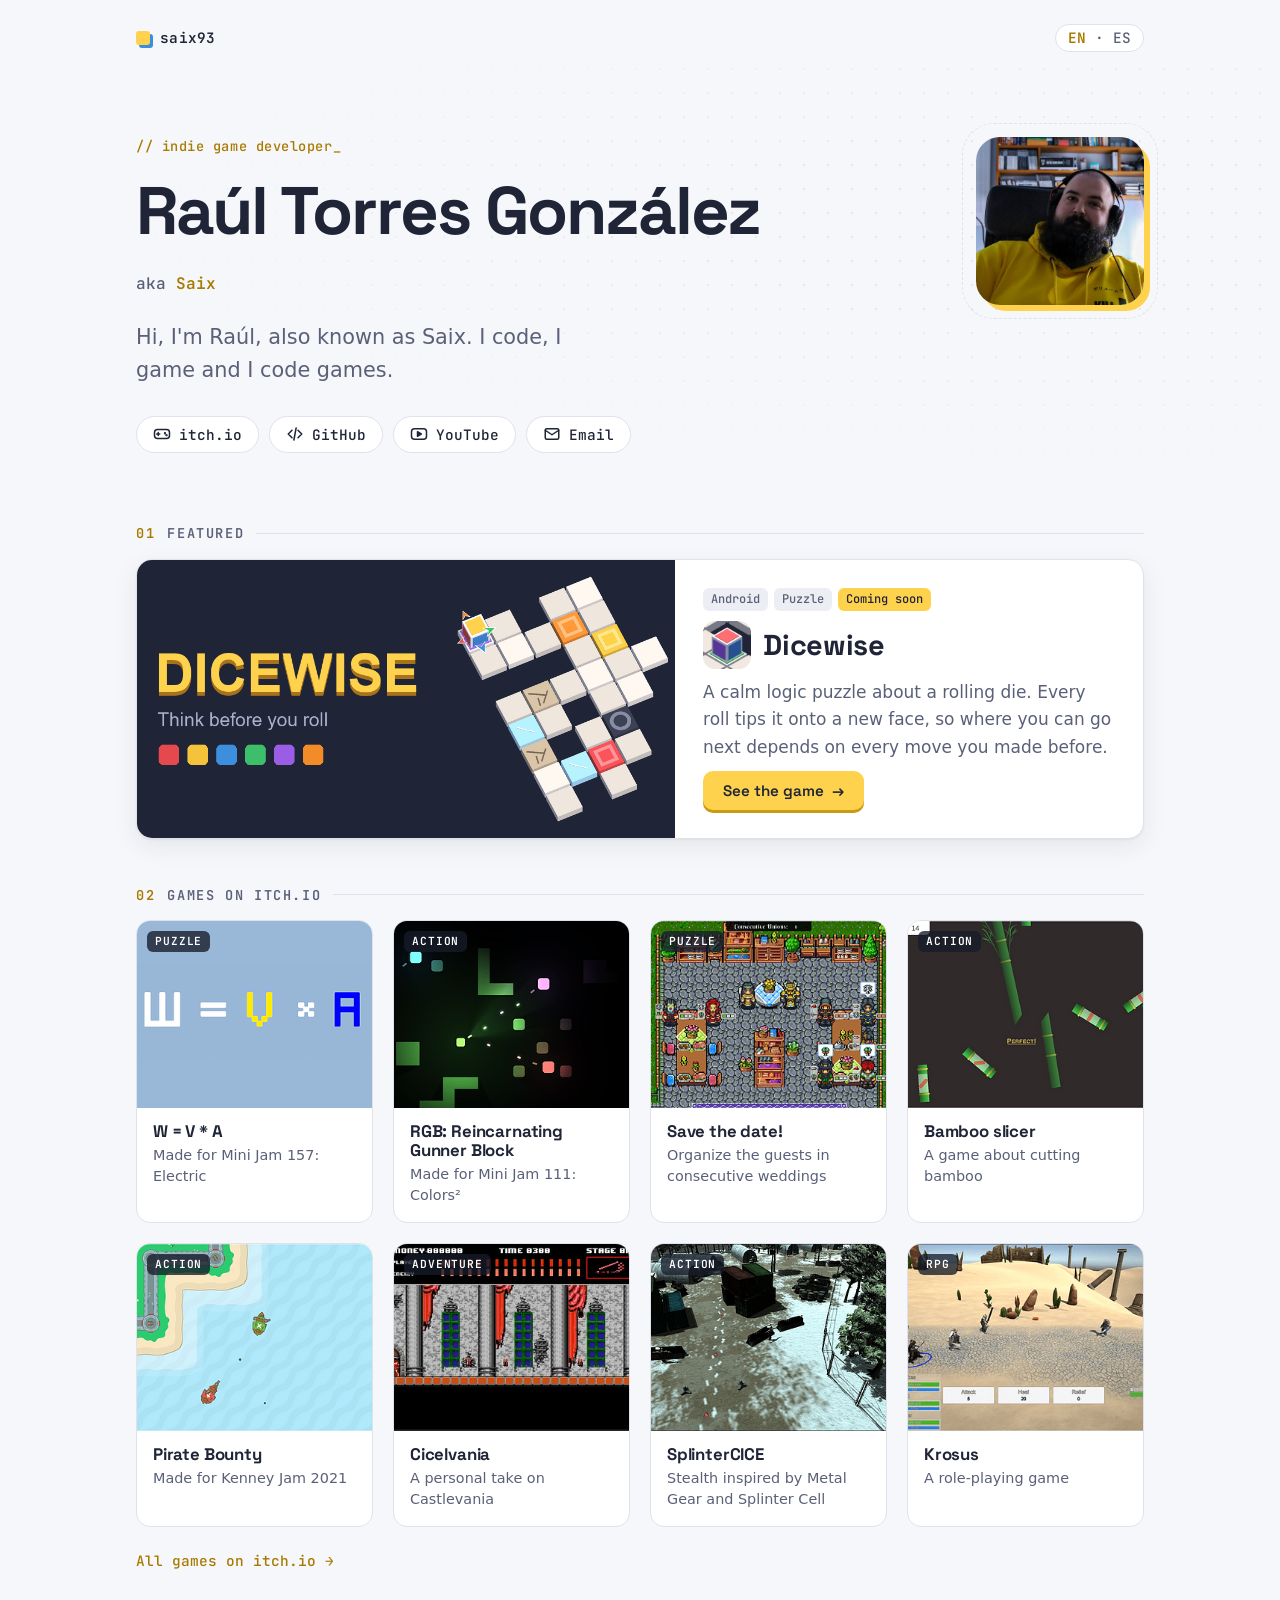
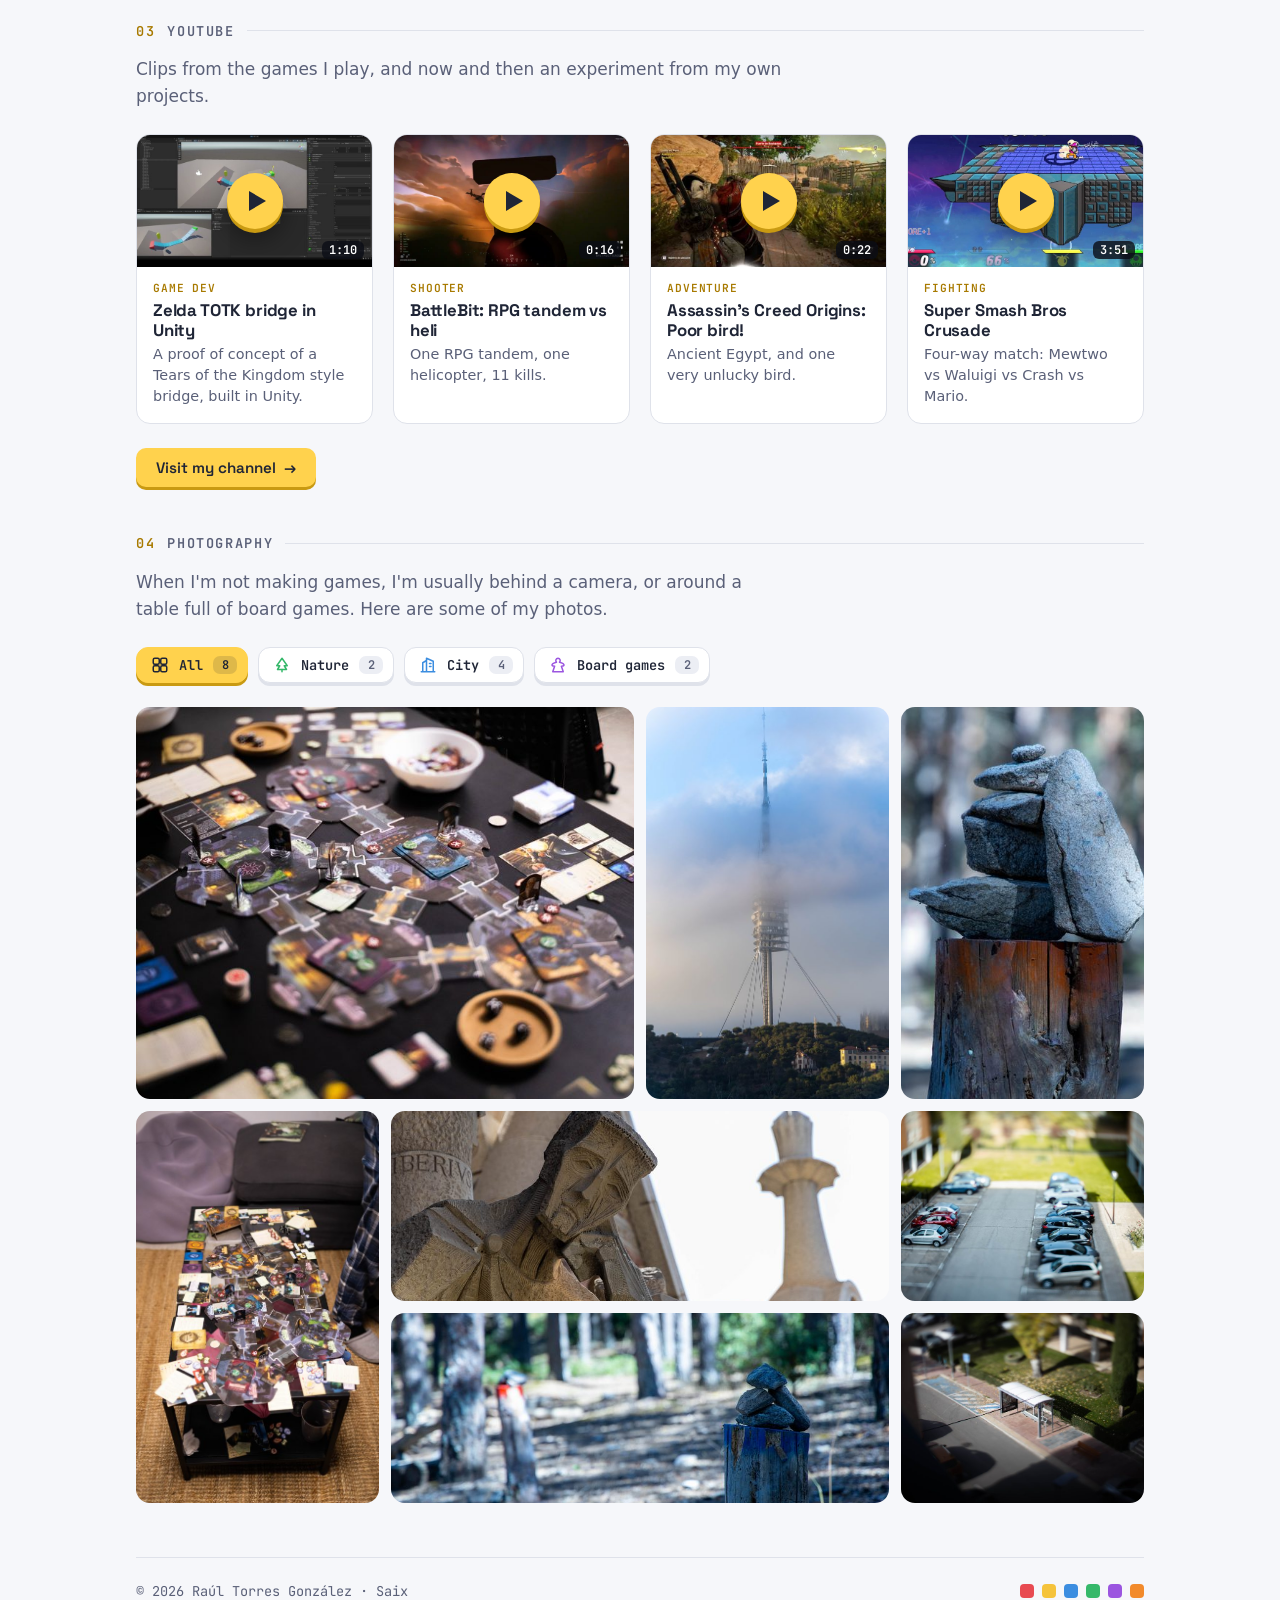
==== commit 9b0a7dd6: "Open YouTube videos in a lightbox like the photo viewer Videos play in a dark overlay with title, co" ====
--- a/index.html
+++ b/index.html
@@ -119,7 +119,7 @@
 <p class="section-intro" lang="en">Clips from the games I play, and now and then an experiment from my own projects.</p>
 <p class="section-intro" lang="es">Clips de los juegos a los que juego y, de vez en cuando, algún experimento de mis propios proyectos.</p>
 <ul class="videos">
-  <li><article class="video" data-tilt="6">
+  <li><article class="video">
     <button class="play" type="button" data-id="TdIRaABSKXI" aria-label="Play Zelda TOTK bridge in Unity"><img src="img/videos/TdIRaABSKXI.jpg" alt="" width="640" height="360" loading="lazy"><span class="duration">1:10</span></button>
     <div class="info">
       <span class="vtag"><span lang="en">Game dev</span><span lang="es">Desarrollo</span></span>
@@ -128,7 +128,7 @@
       <p lang="es">Prueba de concepto de un puente al estilo de Tears of the Kingdom, hecho en Unity.</p>
     </div>
   </article></li>
-  <li><article class="video" data-tilt="6">
+  <li><article class="video">
     <button class="play" type="button" data-id="cfkRR9Phemc" aria-label="Play BattleBit: RPG tandem vs heli"><img src="img/videos/cfkRR9Phemc.jpg" alt="" width="640" height="360" loading="lazy"><span class="duration">0:16</span></button>
     <div class="info">
       <span class="vtag"><span lang="en">Shooter</span><span lang="es">Shooter</span></span>
@@ -137,7 +137,7 @@
       <p lang="es">Un RPG tándem, un helicóptero, 11 bajas.</p>
     </div>
   </article></li>
-  <li><article class="video" data-tilt="6">
+  <li><article class="video">
     <button class="play" type="button" data-id="_jJPt3G1emY" aria-label="Play Assassin's Creed Origins: Poor bird!"><img src="img/videos/jJPt3G1emY.jpg" alt="" width="640" height="360" loading="lazy"><span class="duration">0:22</span></button>
     <div class="info">
       <span class="vtag"><span lang="en">Adventure</span><span lang="es">Aventura</span></span>
@@ -146,7 +146,7 @@
       <p lang="es">El antiguo Egipto y un pájaro con muy mala suerte.</p>
     </div>
   </article></li>
-  <li><article class="video" data-tilt="6">
+  <li><article class="video">
     <button class="play" type="button" data-id="QYr06bi2Ync" aria-label="Play Super Smash Bros Crusade"><img src="img/videos/QYr06bi2Ync.jpg" alt="" width="640" height="360" loading="lazy"><span class="duration">3:51</span></button>
     <div class="info">
       <span class="vtag"><span lang="en">Fighting</span><span lang="es">Lucha</span></span>
@@ -156,6 +156,14 @@
     </div>
   </article></li>
 </ul>
+
+<dialog class="lightbox video-box" aria-label="Video">
+  <div class="lb-frame"></div>
+  <div class="lb-bar"><span class="lb-cap"></span><span class="lb-count"></span></div>
+  <button type="button" class="lb-prev" aria-label="Previous">‹</button>
+  <button type="button" class="lb-next" aria-label="Next">›</button>
+  <button type="button" class="lb-close" aria-label="Close">✕</button>
+</dialog>
 <a class="button channel" href="https://www.youtube.com/@rtorresgonzalez93"><span lang="en">Visit my channel</span><span lang="es">Visita mi canal</span> →</a>
 <script src="videos.js"></script>
 
@@ -191,7 +199,7 @@
   <li data-cat="city"><a data-tilt="5" href="img/photos/3160.jpg"><img src="img/photos/3160-sm.jpg" alt="Tilt-shift view of a street and bus stop" width="800" height="533" loading="lazy"><span class="cap"><span lang="en">Miniature street</span><span lang="es">Calle en miniatura</span></span></a></li>
 </ul>
 
-<dialog class="lightbox" aria-label="Photo">
+<dialog class="lightbox photo-box" aria-label="Photo">
   <img alt="">
   <div class="lb-bar"><span class="lb-cap"></span><span class="lb-count"></span></div>
   <button type="button" class="lb-prev" aria-label="Previous">‹</button>
--- a/style.css
+++ b/style.css
@@ -128,25 +128,24 @@
 .more { display: inline-block; margin-top: 24px; font: 500 .9rem var(--font-mono); text-decoration: none; }
 .more:hover { text-decoration: underline; }
 
-/* YouTube videos, see videos.js. The thumbnail swaps for the player on click. */
+/* YouTube videos, see videos.js. Clicking a thumbnail opens the player in a lightbox. */
 .videos { display: grid; grid-template-columns: repeat(auto-fill, minmax(220px, 1fr)); gap: 20px; margin: 0; padding: 0; list-style: none; }
-.video { display: flex; flex-direction: column; height: 100%; background: var(--surface); border: 1px solid var(--rule); border-radius: 14px; overflow: hidden; }
+.video { display: flex; flex-direction: column; height: 100%; background: var(--surface); border: 1px solid var(--rule); border-radius: 14px; overflow: hidden; transition: border-color .2s, box-shadow .3s; }
 .video .play { position: relative; display: block; width: 100%; aspect-ratio: 16 / 9; padding: 0; border: 0; overflow: hidden; background: #000; cursor: pointer; }
 .video .play img { display: block; width: 100%; height: 100%; object-fit: cover; transition: transform .5s cubic-bezier(.2, .7, .2, 1), filter .3s; }
 .video .play::before { content: ""; position: absolute; left: 50%; top: 50%; z-index: 1; width: 56px; height: 56px; margin: -28px 0 0 -28px; border-radius: 50%; background: var(--gold); box-shadow: 0 4px 0 #c99a12, 0 10px 24px rgba(0, 0, 0, .4); transition: transform .3s cubic-bezier(.3, 1.6, .5, 1); }
 .video .play::after { content: ""; position: absolute; left: 50%; top: 50%; z-index: 2; margin: -10px 0 0 -6px; border-style: solid; border-width: 10px 0 10px 17px; border-color: transparent transparent transparent var(--on-gold); transition: transform .3s cubic-bezier(.3, 1.6, .5, 1); }
 .video .duration { position: absolute; right: 8px; bottom: 8px; z-index: 1; padding: 3px 7px; border-radius: 6px; background: rgba(10, 13, 22, .8); color: #fff; font: 600 .75rem/1 var(--font-mono); }
-.video iframe { display: block; width: 100%; aspect-ratio: 16 / 9; border: 0; }
 .video .info { padding: 14px 16px 16px; }
 .video .vtag { display: block; margin-bottom: 6px; font: 600 .7rem var(--font-mono); text-transform: uppercase; letter-spacing: .08em; color: var(--accent); }
 .video h3 a { color: inherit; text-decoration: none; }
 .video h3 a:hover { color: var(--accent); }
 .video p { margin: 0; color: var(--dim); font-size: .9rem; line-height: 1.45; }
-.video:hover { translate: 0 -10px; scale: 1.04; border-color: var(--accent); box-shadow: 0 24px 48px rgba(0, 0, 0, .35), 0 0 0 1px var(--accent); z-index: 1; }
-.video:hover .play img { transform: scale(1.12); filter: brightness(.8); }
+.video:hover { border-color: var(--accent); box-shadow: 0 20px 44px rgba(0, 0, 0, .35); }
+.video:hover .play img { transform: scale(1.12); }
+.videos:has(.video:hover) .video:not(:hover) .play img { filter: grayscale(.7) brightness(.5); }
 .video .play:hover::before, .video .play:focus-visible::before { transform: scale(1.2); }
 .video .play:hover::after, .video .play:focus-visible::after { transform: scale(1.2); }
-.video.playing, .video.playing:hover { transform: none; translate: none; scale: none; }
 .channel { display: inline-flex; margin-top: 24px; }
 
 /* Footer */
@@ -210,6 +209,9 @@
 .lightbox[open] { display: grid; grid-template-rows: 1fr auto; place-items: center; animation: lb-in .2s ease-out; }
 .lightbox img { max-width: calc(100vw - 32px); max-height: calc(100vh - 110px); border-radius: 8px; box-shadow: 0 20px 60px rgba(0, 0, 0, .5); }
 .lightbox img.swap { animation: lb-in .25s ease-out; }
+.lb-frame { width: min(calc(100vw - 32px), calc((100vh - 110px) * 16 / 9)); aspect-ratio: 16 / 9; border-radius: 8px; overflow: hidden; background: #000; box-shadow: 0 20px 60px rgba(0, 0, 0, .5); }
+.lb-frame iframe { display: block; width: 100%; height: 100%; border: 0; }
+@media (max-width: 720px) { .video-box .lb-prev, .video-box .lb-next { top: auto; bottom: 12px; transform: none; } }
 .lb-bar { display: flex; align-items: baseline; gap: 16px; padding: 14px 16px 22px; font: .9rem var(--font-mono); }
 .lb-bar .lb-cap { font: 600 1rem var(--font-display); }
 .lb-bar .lb-count { color: var(--gold); }
@@ -295,5 +297,5 @@
 
 @media (prefers-reduced-motion: reduce) {
   .eyebrow::after, .footer:hover .pips li { animation: none; }
-  [data-tilt], .grid a:hover, .gallery a:hover, .video:hover { translate: none; scale: none; }
-}
+  [data-tilt], .grid a:hover, .gallery a:hover { translate: none; scale: none; }
+}
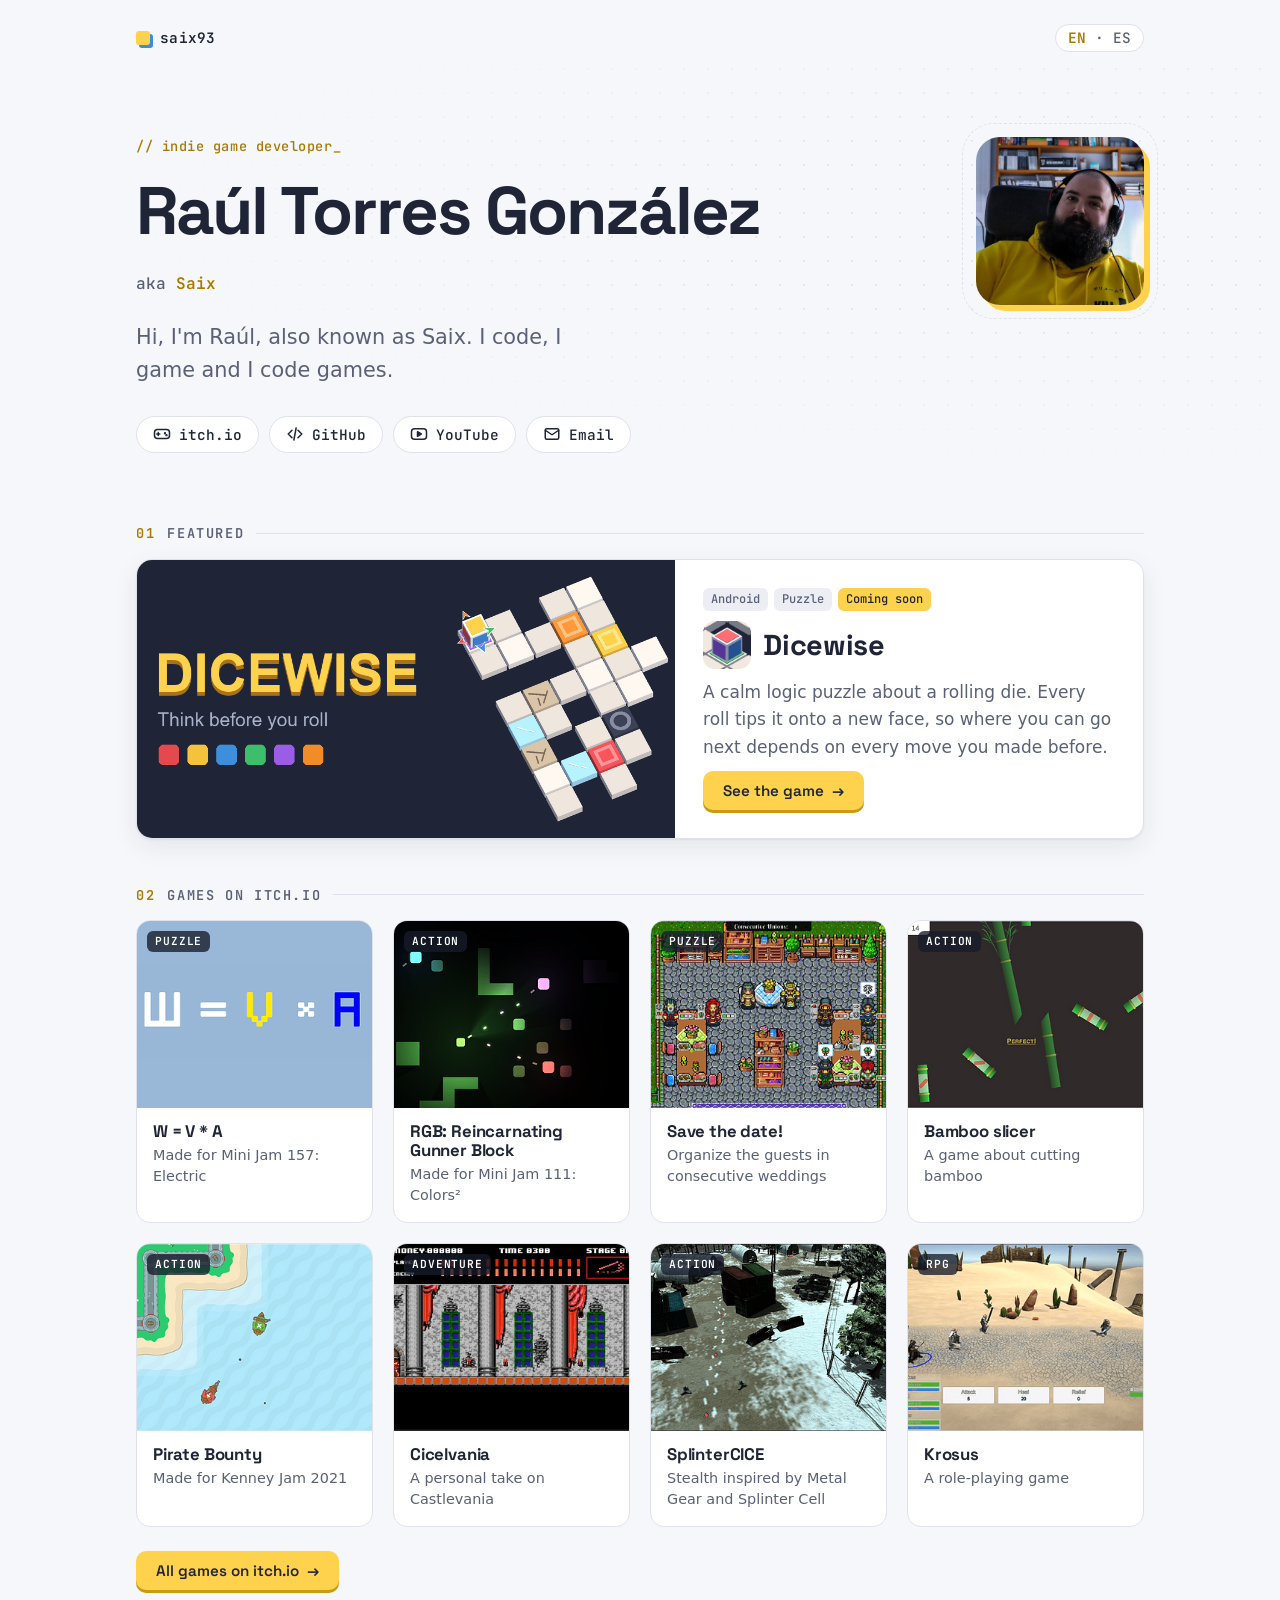
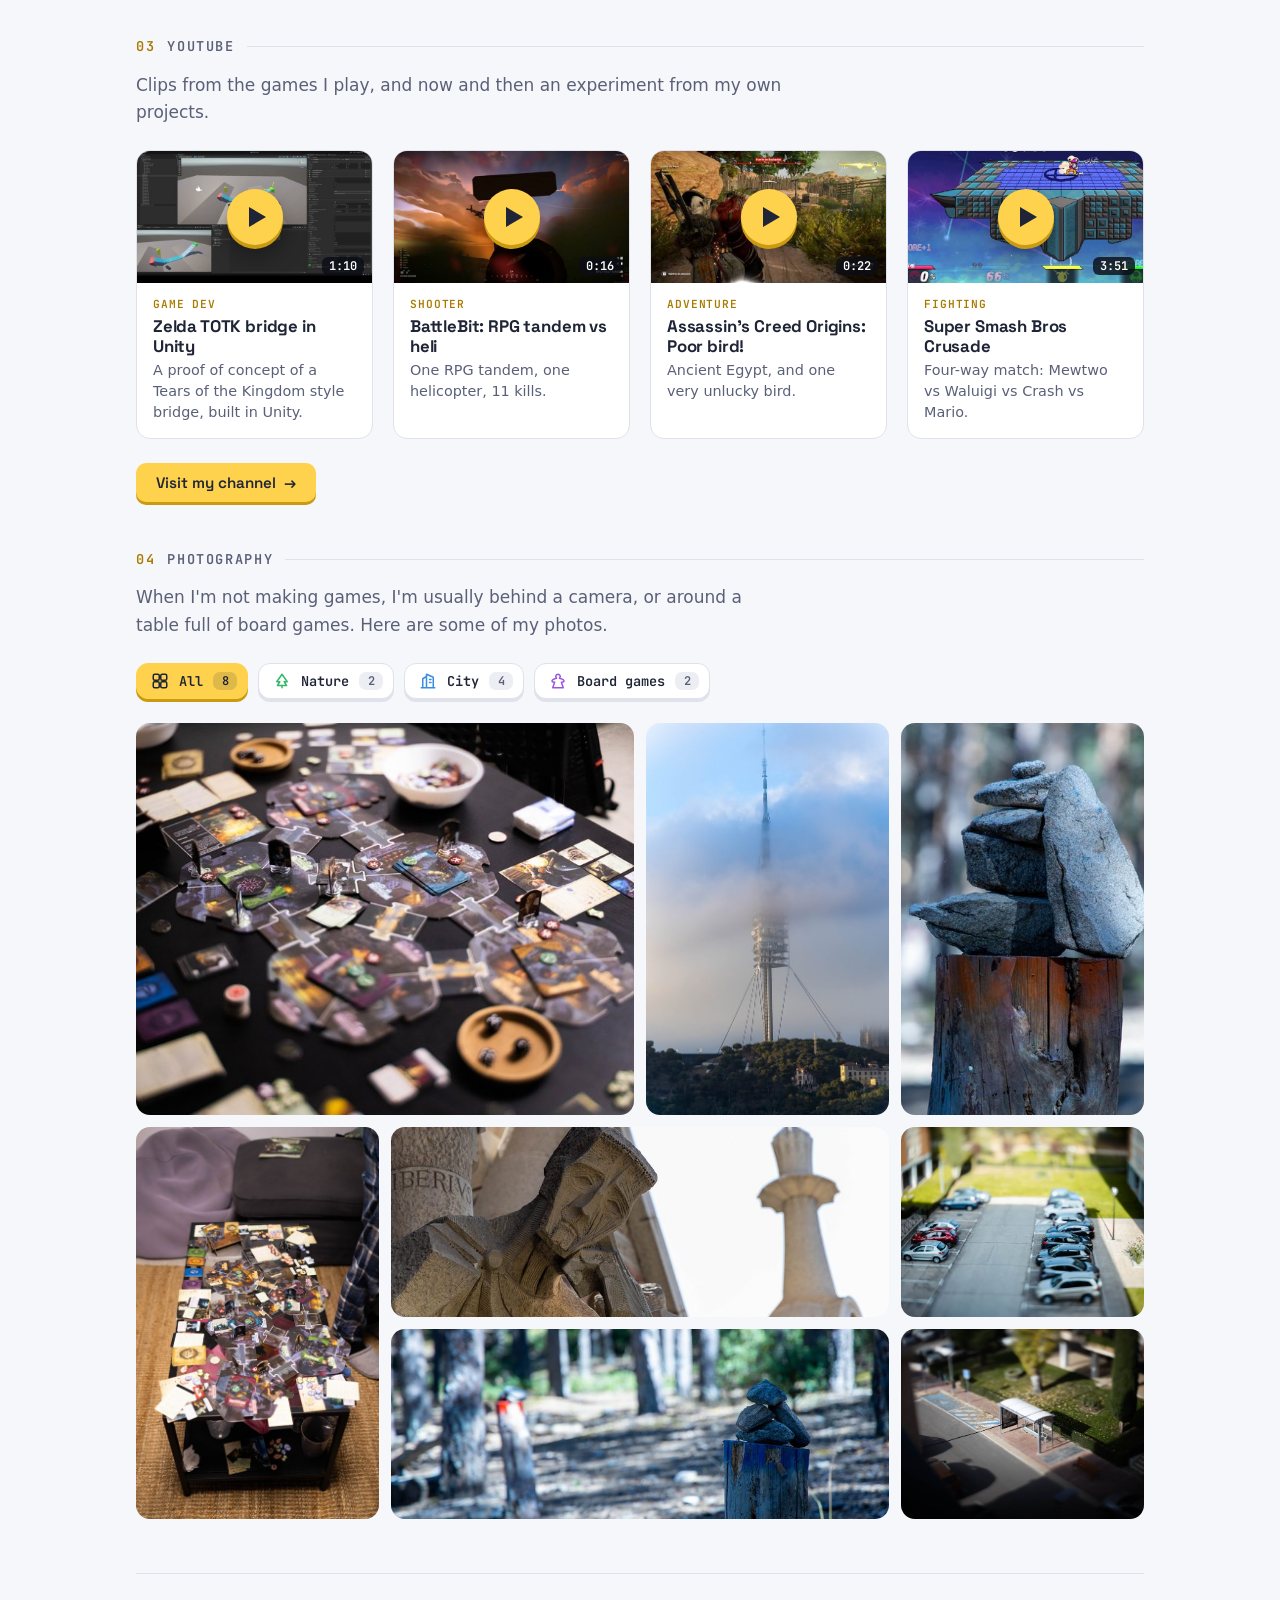
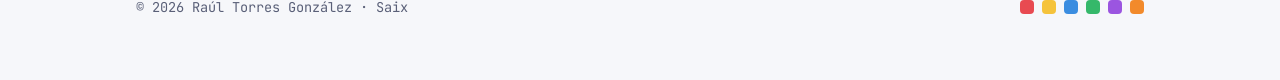
==== commit 878506c1: "Match itch.io and YouTube buttons, surface Dicewise privacy policy - Both 'see more' links use the s" ====
--- a/index.html
+++ b/index.html
@@ -113,7 +113,7 @@
       <p lang="es">Un juego de rol</p></div>
   </a></li>
 </ul>
-<a class="more" href="https://saix93.itch.io/"><span lang="en">All games on itch.io →</span><span lang="es">Todos los juegos en itch.io →</span></a>
+<a class="button section-cta" href="https://saix93.itch.io/"><span lang="en">All games on itch.io</span><span lang="es">Todos los juegos en itch.io</span> →</a>
 
 <h2 class="section-title" id="videos"><span class="idx">03</span>YouTube</h2>
 <p class="section-intro" lang="en">Clips from the games I play, and now and then an experiment from my own projects.</p>
@@ -164,7 +164,7 @@
   <button type="button" class="lb-next" aria-label="Next">›</button>
   <button type="button" class="lb-close" aria-label="Close">✕</button>
 </dialog>
-<a class="button channel" href="https://www.youtube.com/@rtorresgonzalez93"><span lang="en">Visit my channel</span><span lang="es">Visita mi canal</span> →</a>
+<a class="button section-cta" href="https://www.youtube.com/@rtorresgonzalez93"><span lang="en">Visit my channel</span><span lang="es">Visita mi canal</span> →</a>
 <script src="videos.js"></script>
 
 <h2 class="section-title" id="photos"><span class="idx">04</span><span lang="en">Photography</span><span lang="es">Fotografía</span></h2>
--- a/style.css
+++ b/style.css
@@ -125,8 +125,6 @@
   .grid h3 { font-size: .95rem; }
   .grid p { font-size: .8rem; }
 }
-.more { display: inline-block; margin-top: 24px; font: 500 .9rem var(--font-mono); text-decoration: none; }
-.more:hover { text-decoration: underline; }
 
 /* YouTube videos, see videos.js. Clicking a thumbnail opens the player in a lightbox. */
 .videos { display: grid; grid-template-columns: repeat(auto-fill, minmax(220px, 1fr)); gap: 20px; margin: 0; padding: 0; list-style: none; }
@@ -146,7 +144,7 @@
 .videos:has(.video:hover) .video:not(:hover) .play img { filter: grayscale(.7) brightness(.5); }
 .video .play:hover::before, .video .play:focus-visible::before { transform: scale(1.2); }
 .video .play:hover::after, .video .play:focus-visible::after { transform: scale(1.2); }
-.channel { display: inline-flex; margin-top: 24px; }
+.section-cta { margin-top: 24px; }
 
 /* Footer */
 .footer { display: flex; flex-wrap: wrap; align-items: center; justify-content: space-between; gap: 16px; margin-top: 4em; padding-top: 24px; border-top: 1px solid var(--rule); font: .85rem var(--font-mono); color: var(--dim); }
@@ -158,6 +156,8 @@
 .game-head img { width: 88px; height: 88px; border-radius: 20px; box-shadow: var(--shadow); }
 .game-head h1 { font-size: 2.4rem; }
 .game-head .tags { margin-top: 6px; }
+.store-row { display: flex; flex-wrap: wrap; align-items: center; gap: 12px 20px; }
+.policy-link { font: 500 .9rem var(--font-mono); }
 .tagline { font-size: 1.2rem; color: var(--dim); margin: 16px 0 20px; }
 .shots { display: flex; gap: 16px; overflow-x: auto; margin: 0 -16px; padding: 20px 16px 24px; scroll-snap-type: x mandatory; }
 @supports (-moz-appearance: none) { .shots { scrollbar-color: var(--gold) var(--surface-2); } }
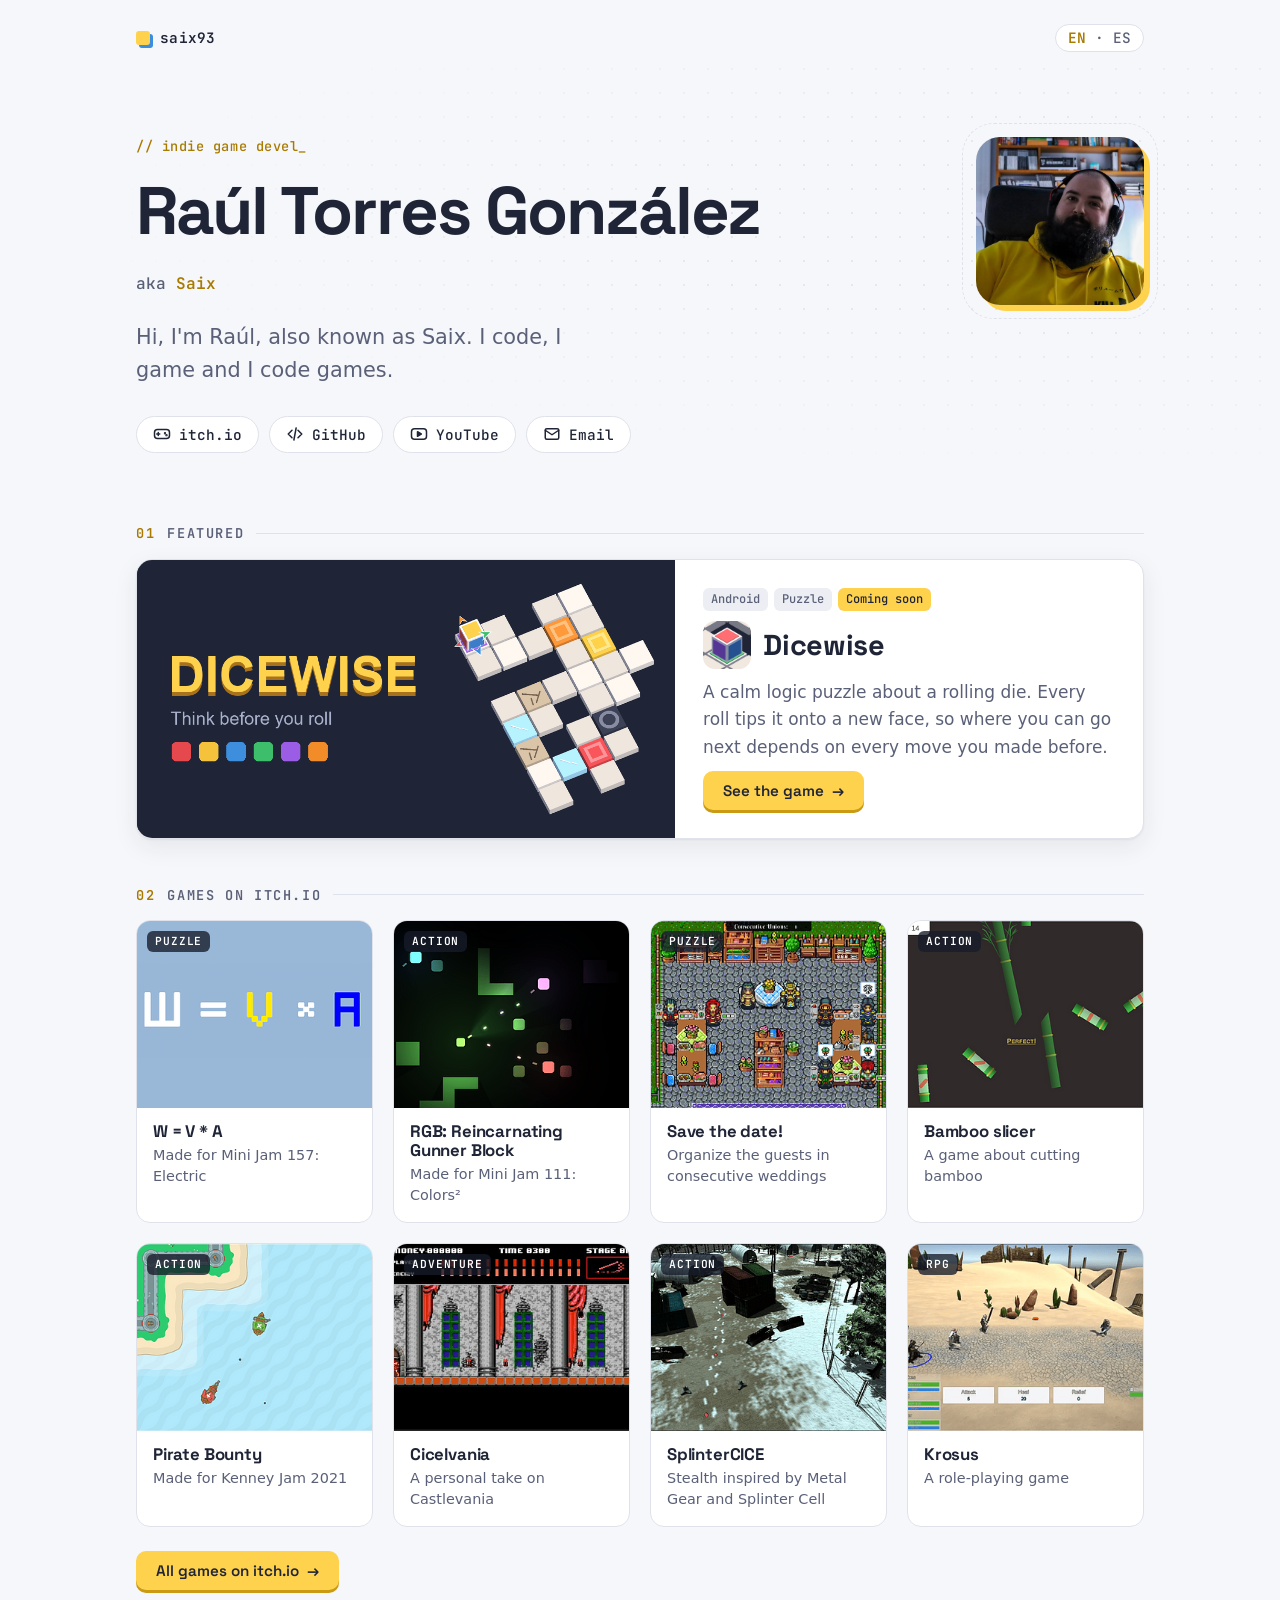
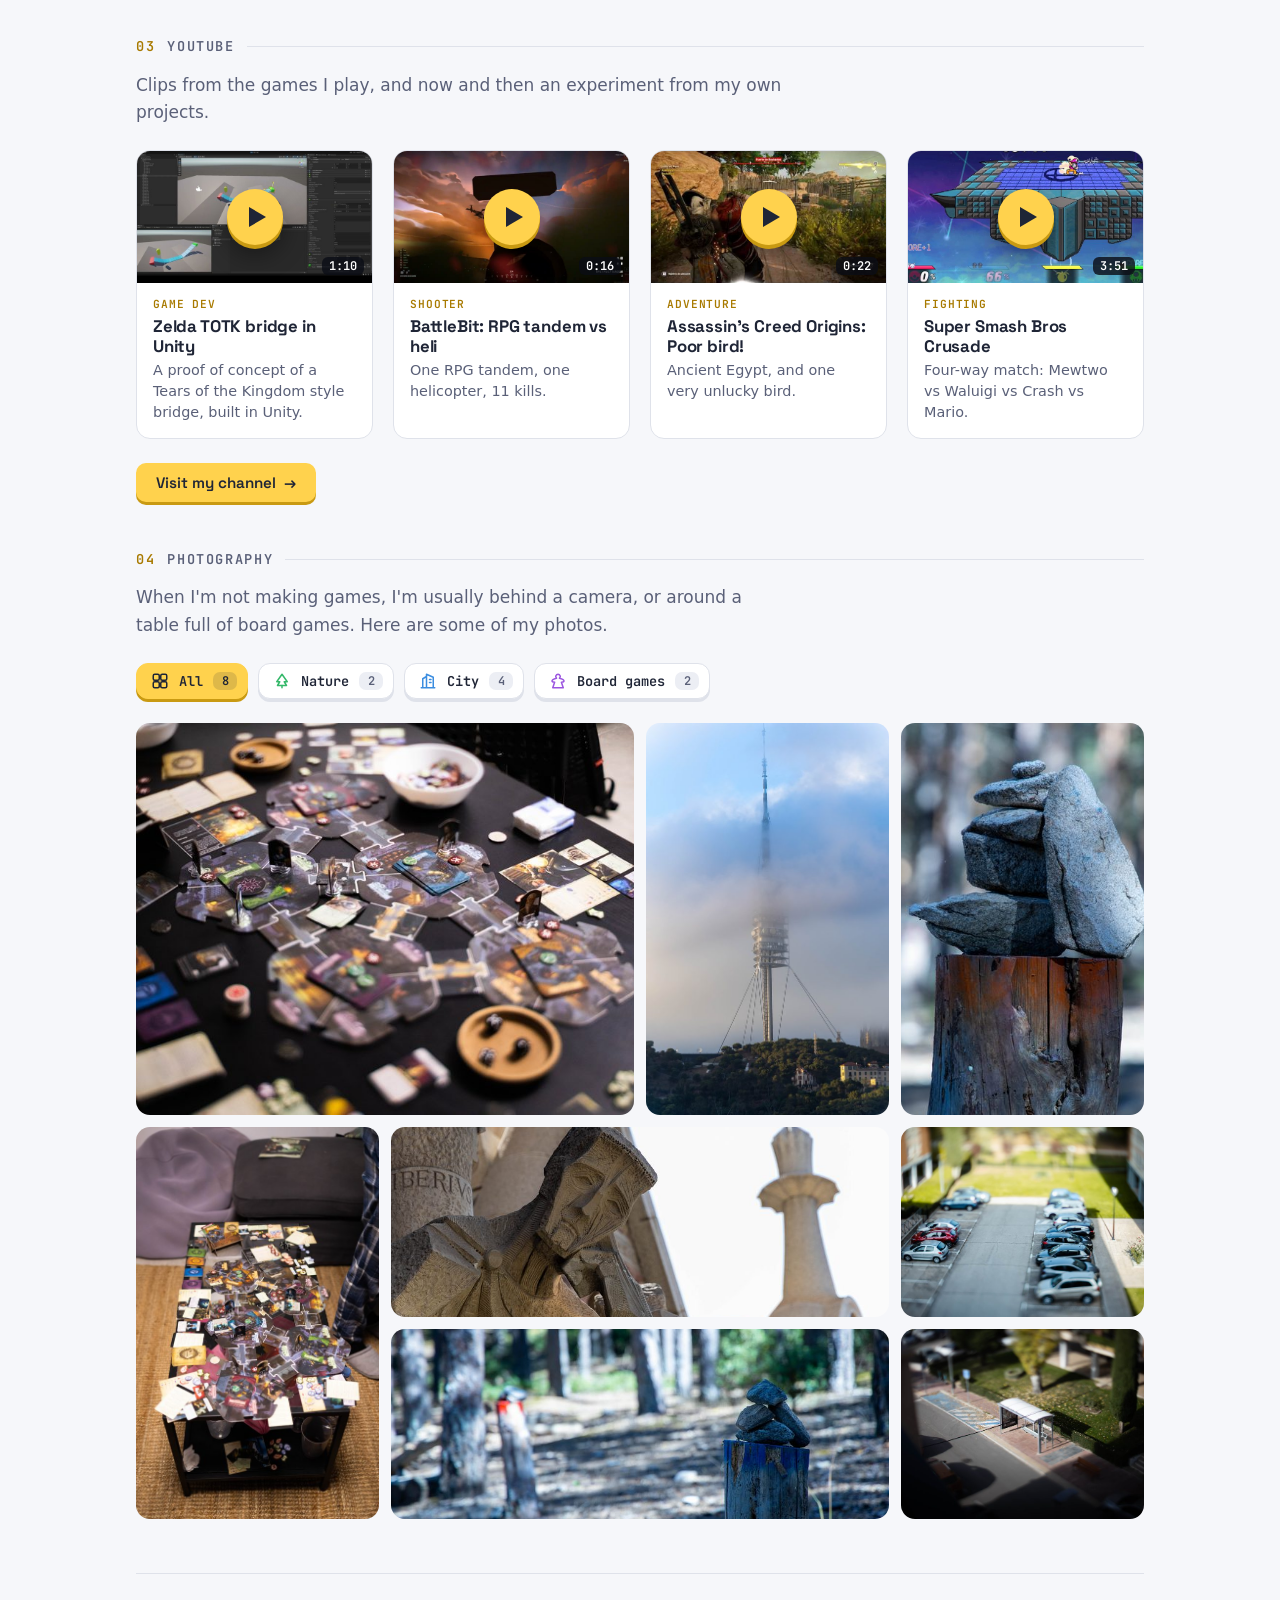
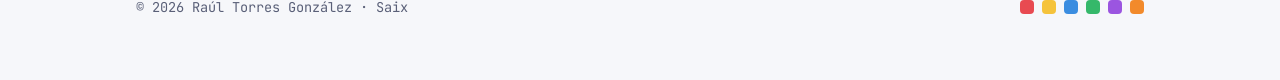
==== commit 79debe3f: "Type and erase rotating hero taglines from taglines.js, with hidden links Co-Authored-By: Claude Opu" ====
--- a/index.html
+++ b/index.html
@@ -207,6 +207,8 @@
   <button type="button" class="lb-close" aria-label="Close">✕</button>
 </dialog>
 <script src="gallery.js"></script>
+<script src="taglines.js"></script>
+<script src="typewriter.js"></script>
 <script src="effects.js"></script>
 
 <footer class="footer">
--- a/style.css
+++ b/style.css
@@ -95,8 +95,8 @@
 
 /* Featured game */
 .featured { display: grid; grid-template-columns: 1.15fr 1fr; overflow: hidden; background: var(--surface); border: 1px solid var(--rule); border-radius: 16px; box-shadow: var(--shadow); }
-.featured .art { display: block; background: #1f2536; }
-.featured .art img { display: block; width: 100%; height: 100%; object-fit: cover; transition: transform .4s; }
+.featured .art { display: block; overflow: hidden; background: #1f2536; }
+.featured .art img { display: block; width: 100%; height: 100%; object-fit: contain; transition: transform .4s; }
 .featured .body { padding: 28px; display: flex; flex-direction: column; gap: 10px; }
 .featured h3 { display: flex; align-items: center; gap: 12px; font-size: 1.8rem; margin: 0; }
 .featured h3 img { width: 48px; height: 48px; border-radius: 12px; }
@@ -217,8 +217,11 @@
 .lb-bar .lb-count { color: var(--gold); }
 .lightbox button { position: fixed; width: 44px; height: 44px; border-radius: 50%; border: 1px solid rgba(255, 255, 255, .2); background: rgba(31, 37, 54, .8); color: #fff; font: 1.4rem/1 var(--font-mono); cursor: pointer; }
 .lightbox button:hover { border-color: var(--gold); color: var(--gold); }
+.lb-prev, .lb-next { width: 64px !important; height: 64px !important; font-size: 2.2rem !important; transition: border-color .2s, color .2s, background .2s, scale .2s; }
+.lb-prev:hover, .lb-next:hover { scale: 1.1; background: rgba(31, 37, 54, .95); }
 .lb-prev { left: 16px; top: 50%; transform: translateY(-50%); }
 .lb-next { right: 16px; top: 50%; transform: translateY(-50%); }
+@media (max-width: 720px) { .lb-prev, .lb-next { width: 52px !important; height: 52px !important; font-size: 1.8rem !important; } }
 .lb-close { right: 16px; top: 16px; font-size: 1rem !important; }
 @keyframes lb-in { from { opacity: 0; transform: scale(.97); } }
 @media (prefers-reduced-motion: reduce) { .lightbox[open], .lightbox img.swap { animation: none; } }
@@ -273,6 +276,7 @@
 
 /* Blinking caret after the eyebrow */
 .eyebrow::after { content: "_"; animation: blink 1.1s steps(1) infinite; }
+.eyebrow.typing::after { animation: none; }
 @keyframes blink { 50% { opacity: 0; } }
 
 /* Gallery: zoom the hovered photo, dim the rest */
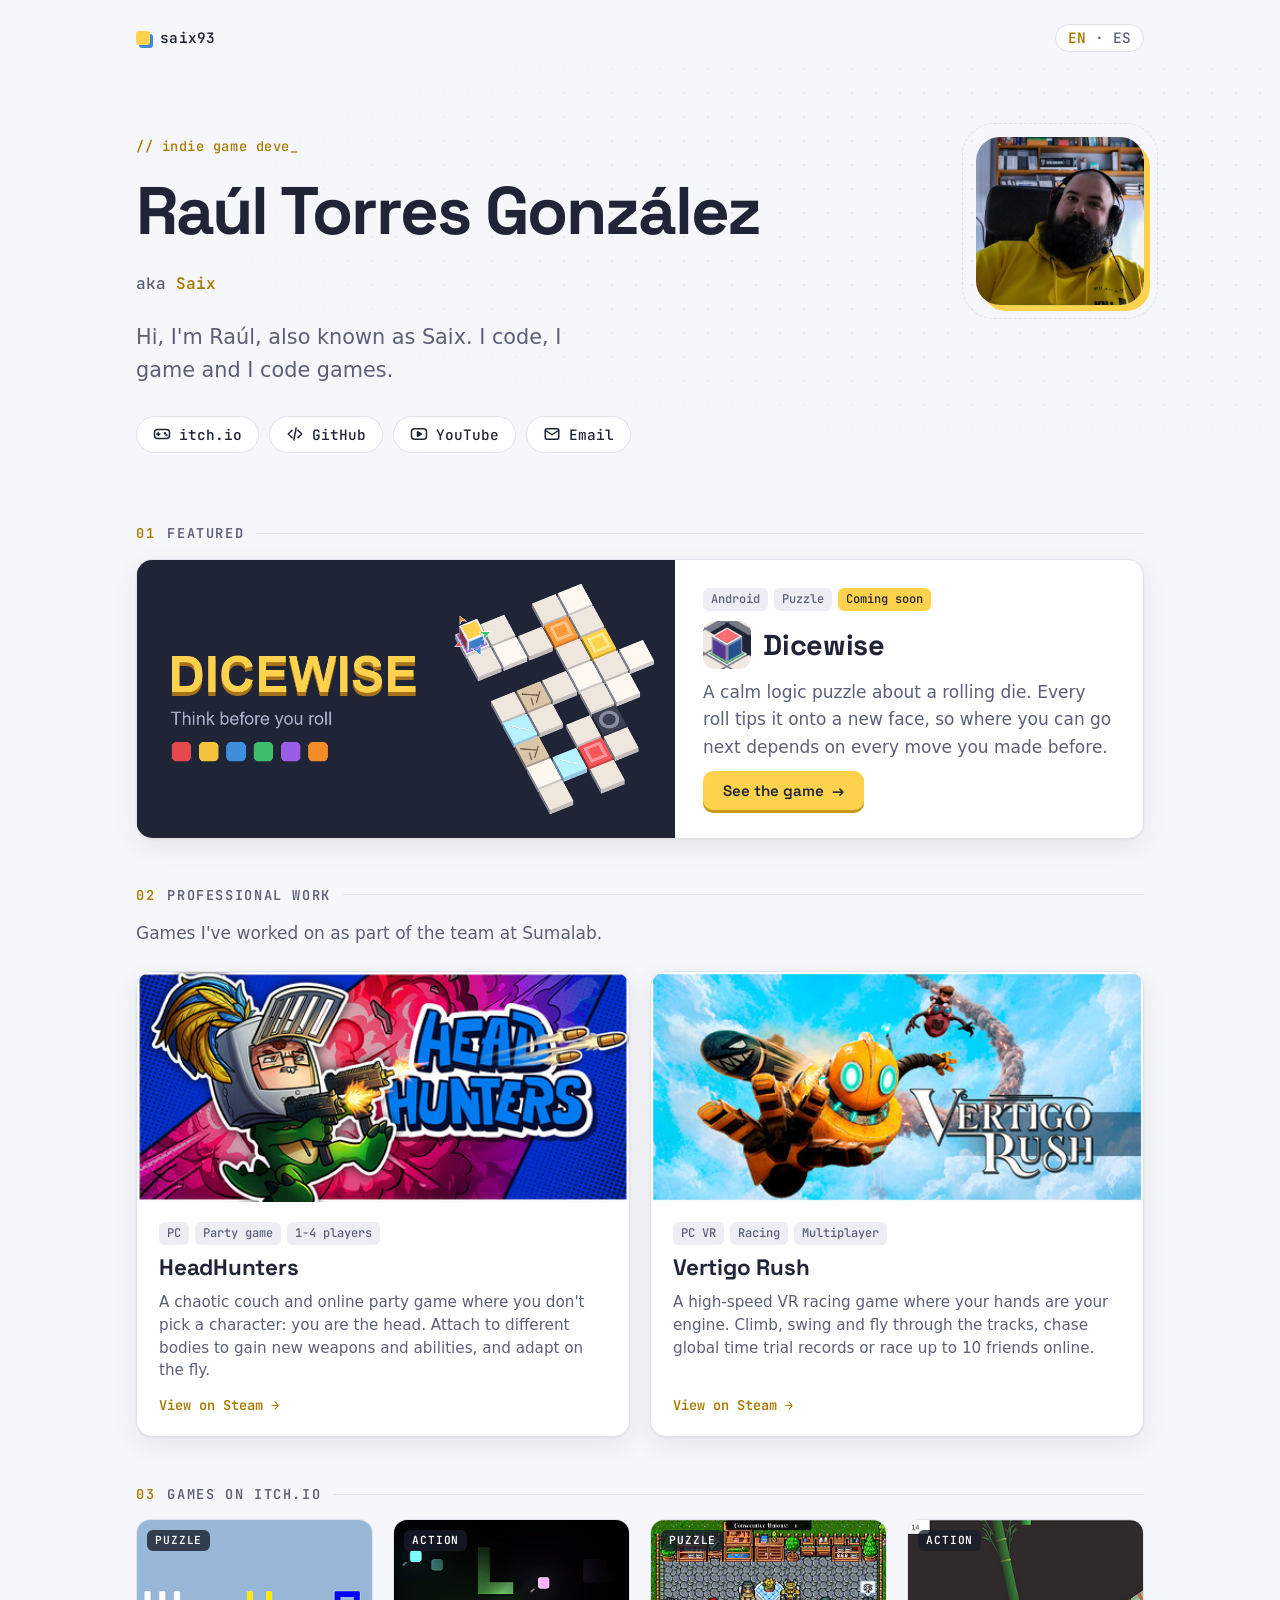
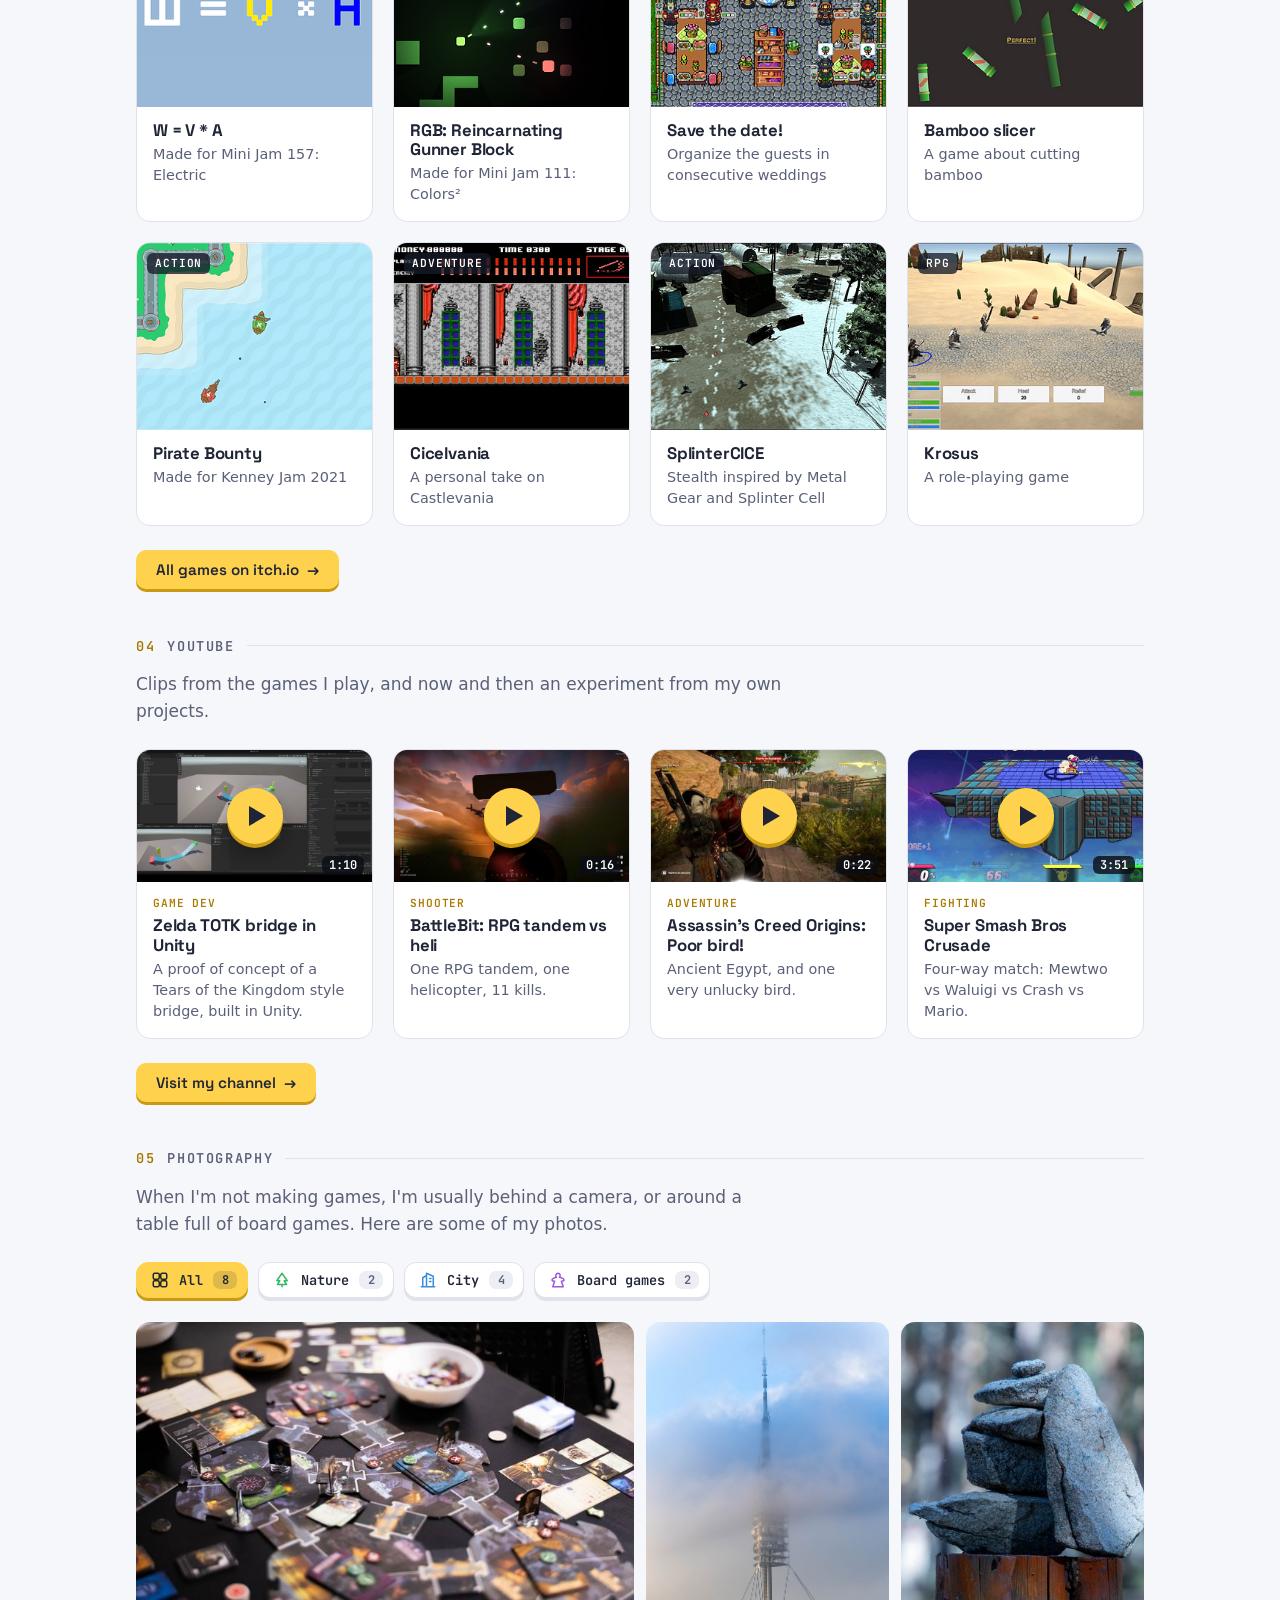
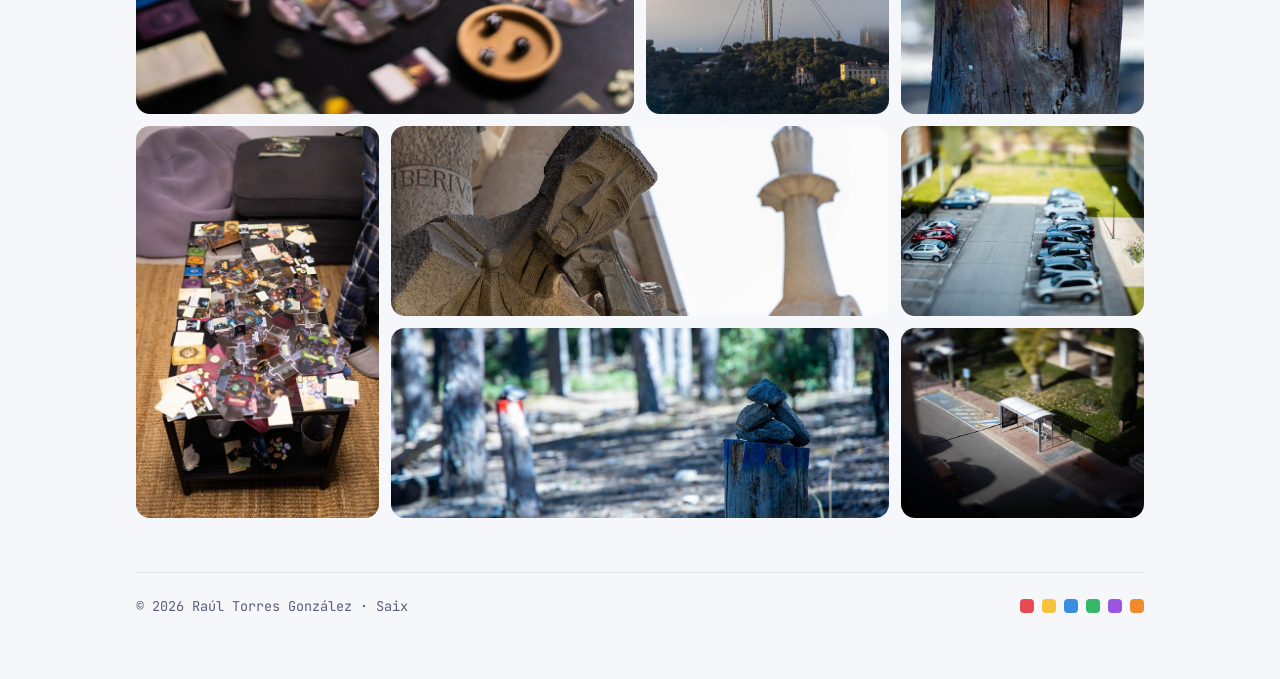
==== commit 535dee0d: "Add Professional work section with HeadHunters and Vertigo Rush Co-Authored-By: Claude Opus 5.5 <nor" ====
--- a/index.html
+++ b/index.html
@@ -62,7 +62,41 @@
   </div>
 </article>
 
-<h2 class="section-title"><span class="idx">02</span><span lang="en">Games on itch.io</span><span lang="es">Juegos en itch.io</span></h2>
+<h2 class="section-title" id="work"><span class="idx">02</span><span lang="en">Professional work</span><span lang="es">Trabajo profesional</span></h2>
+<p class="section-intro" lang="en">Games I've worked on as part of the team at Sumalab.</p>
+<p class="section-intro" lang="es">Juegos en los que he trabajado como parte del equipo de Sumalab.</p>
+<ul class="work">
+  <li><a data-tilt="4" href="https://store.steampowered.com/app/3675690/HeadHunters/">
+    <div class="thumb"><img src="img/work/headhunters.jpg" alt="" width="460" height="215" loading="lazy"></div>
+    <div class="info">
+      <ul class="tags">
+        <li class="badge">PC</li>
+        <li class="badge">Party game</li>
+        <li class="badge"><span lang="en">1-4 players</span><span lang="es">1-4 jugadores</span></li>
+      </ul>
+      <h3>HeadHunters</h3>
+      <p lang="en">A chaotic couch and online party game where you don't pick a character: you are the head. Attach to different bodies to gain new weapons and abilities, and adapt on the fly.</p>
+      <p lang="es">Un party game caótico en local y online donde no eliges personaje: eres una cabeza. Acóplate a distintos cuerpos para conseguir nuevas armas y habilidades, y adáptate sobre la marcha.</p>
+      <span class="store"><span lang="en">View on Steam</span><span lang="es">Ver en Steam</span> →</span>
+    </div>
+  </a></li>
+  <li><a data-tilt="4" href="https://store.steampowered.com/app/1483380/Vertigo_Rush/">
+    <div class="thumb"><img src="img/work/vertigo-rush.jpg" alt="" width="460" height="215" loading="lazy"></div>
+    <div class="info">
+      <ul class="tags">
+        <li class="badge">PC VR</li>
+        <li class="badge"><span lang="en">Racing</span><span lang="es">Carreras</span></li>
+        <li class="badge"><span lang="en">Multiplayer</span><span lang="es">Multijugador</span></li>
+      </ul>
+      <h3>Vertigo Rush</h3>
+      <p lang="en">A high-speed VR racing game where your hands are your engine. Climb, swing and fly through the tracks, chase global time trial records or race up to 10 friends online.</p>
+      <p lang="es">Un juego de carreras en realidad virtual a toda velocidad donde tus manos son el motor. Escala, balancéate y vuela por los circuitos, bate récords mundiales contrarreloj o reta online a hasta 10 amigos.</p>
+      <span class="store"><span lang="en">View on Steam</span><span lang="es">Ver en Steam</span> →</span>
+    </div>
+  </a></li>
+</ul>
+
+<h2 class="section-title"><span class="idx">03</span><span lang="en">Games on itch.io</span><span lang="es">Juegos en itch.io</span></h2>
 <ul class="grid">
   <li><a data-tilt="8" href="https://saix93.itch.io/w-va">
     <div class="thumb"><img src="img/games/w-va.png" alt="" width="315" height="250" loading="lazy"><span class="genre"><span lang="en">Puzzle</span><span lang="es">Puzle</span></span></div>
@@ -115,7 +149,7 @@
 </ul>
 <a class="button section-cta" href="https://saix93.itch.io/"><span lang="en">All games on itch.io</span><span lang="es">Todos los juegos en itch.io</span> →</a>
 
-<h2 class="section-title" id="videos"><span class="idx">03</span>YouTube</h2>
+<h2 class="section-title" id="videos"><span class="idx">04</span>YouTube</h2>
 <p class="section-intro" lang="en">Clips from the games I play, and now and then an experiment from my own projects.</p>
 <p class="section-intro" lang="es">Clips de los juegos a los que juego y, de vez en cuando, algún experimento de mis propios proyectos.</p>
 <ul class="videos">
@@ -167,7 +201,7 @@
 <a class="button section-cta" href="https://www.youtube.com/@rtorresgonzalez93"><span lang="en">Visit my channel</span><span lang="es">Visita mi canal</span> →</a>
 <script src="videos.js"></script>
 
-<h2 class="section-title" id="photos"><span class="idx">04</span><span lang="en">Photography</span><span lang="es">Fotografía</span></h2>
+<h2 class="section-title" id="photos"><span class="idx">05</span><span lang="en">Photography</span><span lang="es">Fotografía</span></h2>
 <p class="section-intro" lang="en">When I'm not making games, I'm usually behind a camera, or around a table full of board games. Here are some of my photos.</p>
 <p class="section-intro" lang="es">Cuando no estoy haciendo juegos, suelo estar detrás de una cámara o alrededor de una mesa llena de juegos de mesa. Aquí tienes algunas de mis fotos.</p>
 <div class="filters" role="group" aria-label="Filter photos">
--- a/style.css
+++ b/style.css
@@ -125,6 +125,17 @@
   .grid h3 { font-size: .95rem; }
   .grid p { font-size: .8rem; }
 }
+
+/* Professional work: wide Steam cards */
+.work { display: grid; grid-template-columns: repeat(auto-fit, minmax(300px, 1fr)); gap: 20px; margin: 0; padding: 0; list-style: none; }
+.work a { display: flex; flex-direction: column; height: 100%; background: var(--surface); border: 1px solid var(--rule); border-radius: 16px; overflow: hidden; color: inherit; text-decoration: none; box-shadow: var(--shadow); }
+.work .thumb { overflow: hidden; background: #1f2536; }
+.work .thumb img { display: block; width: 100%; aspect-ratio: 460 / 215; object-fit: cover; transition: transform .4s; }
+.work .info { flex: 1; display: flex; flex-direction: column; gap: 10px; padding: 20px 22px 22px; }
+.work h3 { margin: 0; font-size: 1.4rem; transition: color .2s; }
+.work p { margin: 0; color: var(--dim); font-size: .95rem; line-height: 1.5; }
+.work .store { margin-top: auto; padding-top: 4px; font: 600 .85rem var(--font-mono); color: var(--accent); }
+@media (max-width: 520px) { .work { grid-template-columns: 1fr; } }
 
 /* YouTube videos, see videos.js. Clicking a thumbnail opens the player in a lightbox. */
 .videos { display: grid; grid-template-columns: repeat(auto-fill, minmax(220px, 1fr)); gap: 20px; margin: 0; padding: 0; list-style: none; }
@@ -249,6 +260,9 @@
 .grid a:hover .genre { background: var(--gold); color: var(--on-gold); translate: 4px 4px; }
 .grid h3 { transition: color .2s; }
 .grid a:hover h3 { color: var(--accent); }
+.work a:hover { translate: 0 -6px; border-color: var(--accent); box-shadow: 0 24px 48px rgba(0, 0, 0, .35), 0 0 0 1px var(--accent); }
+.work a:hover .thumb img { transform: scale(1.08); }
+.work a:hover h3 { color: var(--accent); }
 
 /* Featured card */
 .featured:hover { box-shadow: 0 28px 60px rgba(0, 0, 0, .4), 0 0 0 1px var(--accent); border-color: var(--accent); }
@@ -301,5 +315,5 @@
 
 @media (prefers-reduced-motion: reduce) {
   .eyebrow::after, .footer:hover .pips li { animation: none; }
-  [data-tilt], .grid a:hover, .gallery a:hover { translate: none; scale: none; }
-}
+  [data-tilt], .grid a:hover, .work a:hover, .gallery a:hover { translate: none; scale: none; }
+}
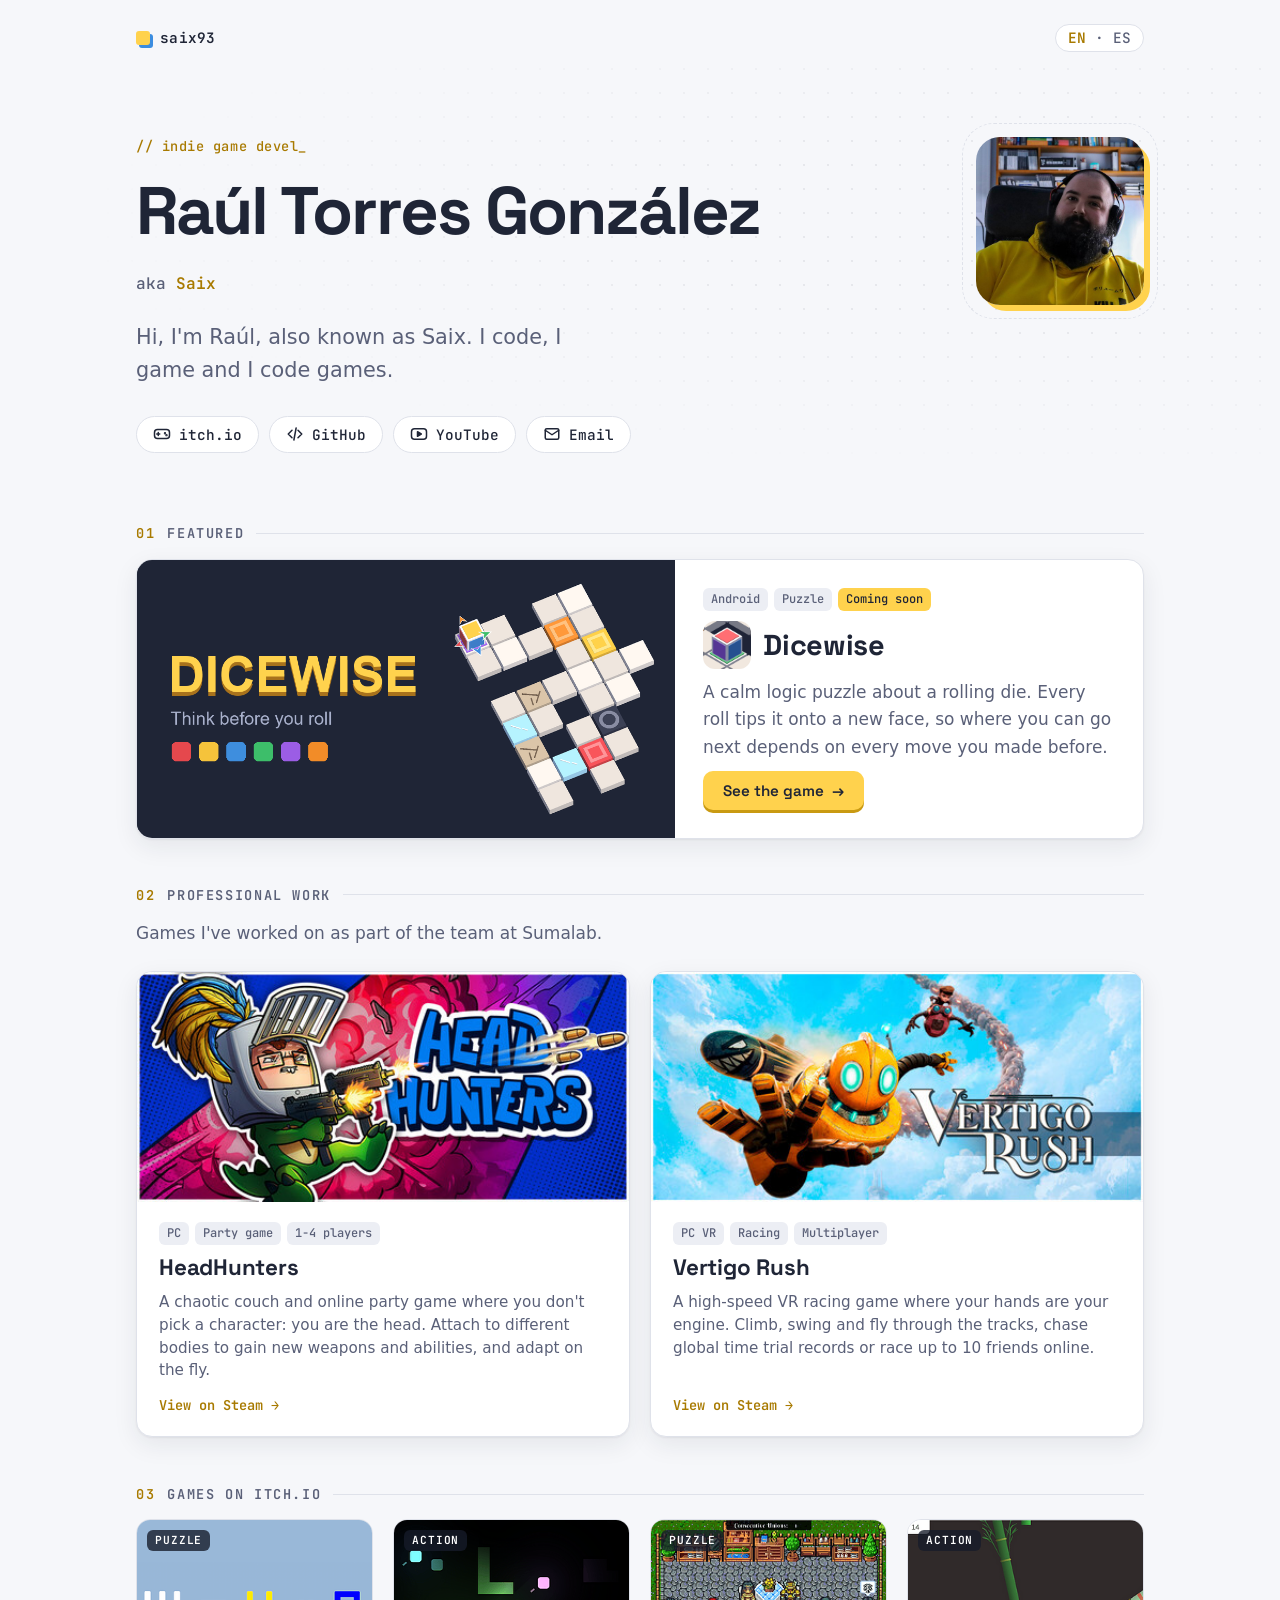
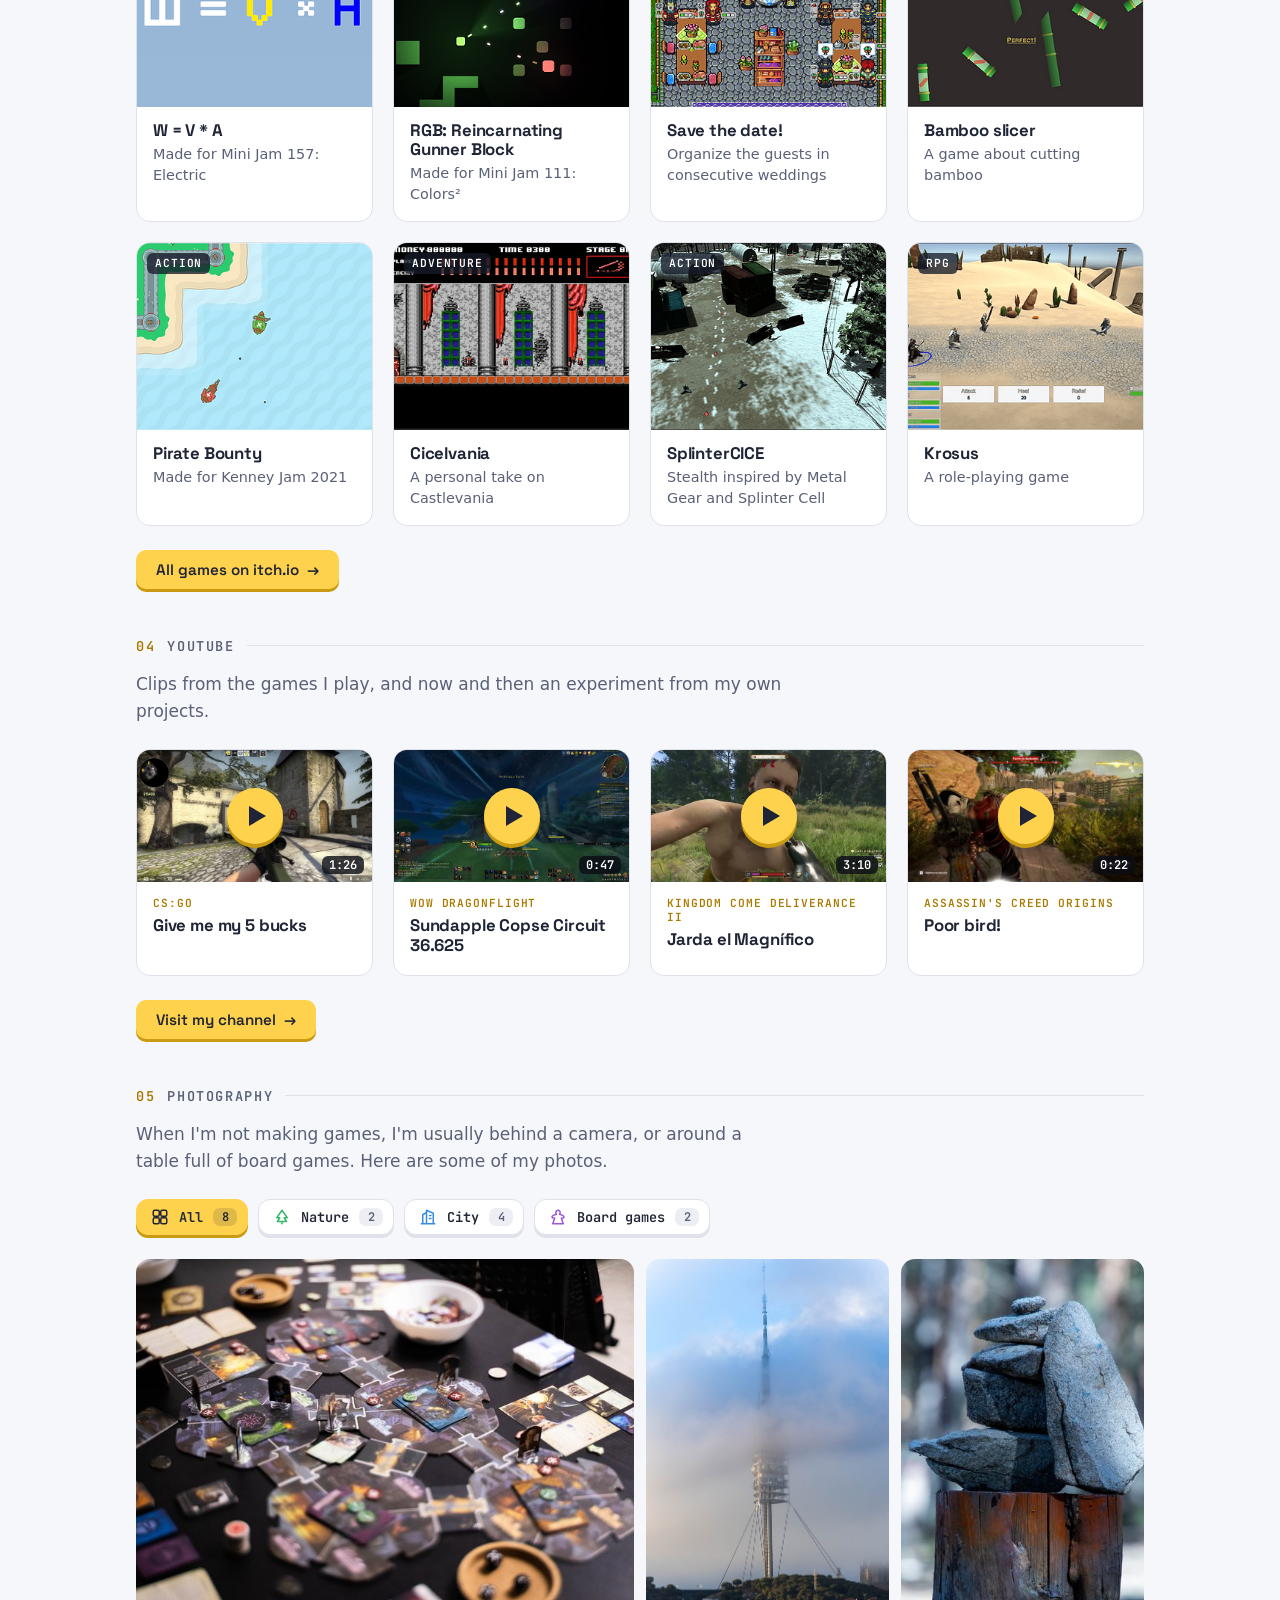
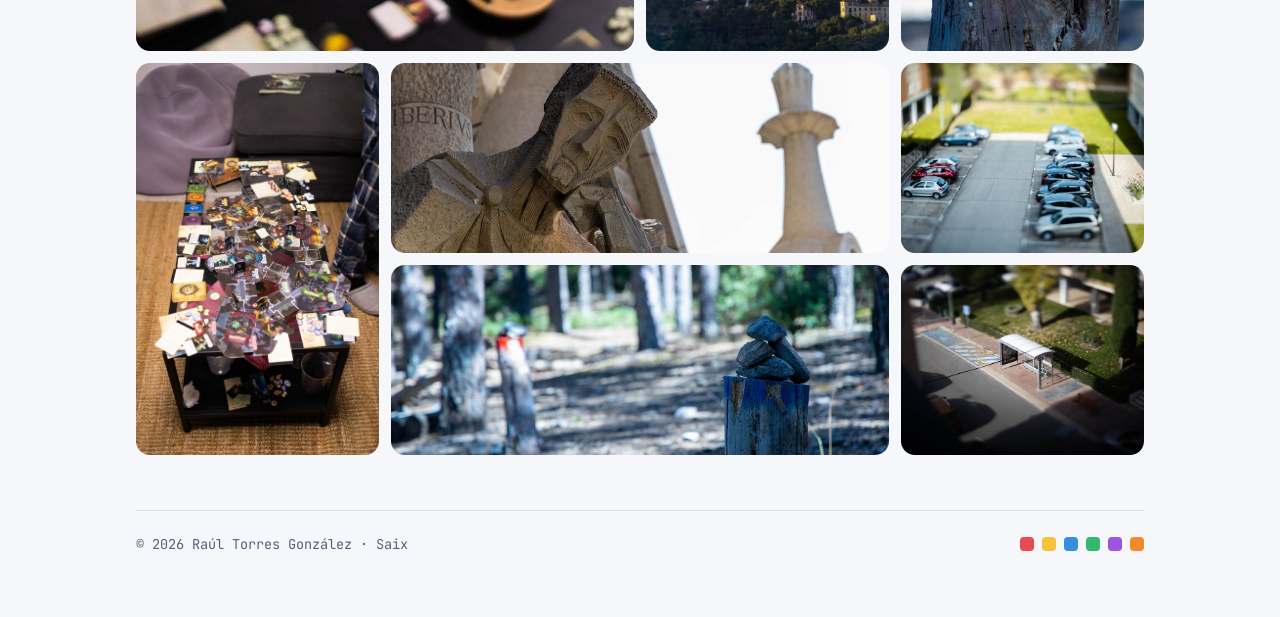
==== commit 8ee43d15: "Show 4 random YouTube videos per visit from an auto-updated channel list A daily GitHub Action runs " ====
--- a/index.html
+++ b/index.html
@@ -153,42 +153,6 @@
 <p class="section-intro" lang="en">Clips from the games I play, and now and then an experiment from my own projects.</p>
 <p class="section-intro" lang="es">Clips de los juegos a los que juego y, de vez en cuando, algún experimento de mis propios proyectos.</p>
 <ul class="videos">
-  <li><article class="video">
-    <button class="play" type="button" data-id="TdIRaABSKXI" aria-label="Play Zelda TOTK bridge in Unity"><img src="img/videos/TdIRaABSKXI.jpg" alt="" width="640" height="360" loading="lazy"><span class="duration">1:10</span></button>
-    <div class="info">
-      <span class="vtag"><span lang="en">Game dev</span><span lang="es">Desarrollo</span></span>
-      <h3><a href="https://www.youtube.com/watch?v=TdIRaABSKXI">Zelda TOTK bridge in Unity</a></h3>
-      <p lang="en">A proof of concept of a Tears of the Kingdom style bridge, built in Unity.</p>
-      <p lang="es">Prueba de concepto de un puente al estilo de Tears of the Kingdom, hecho en Unity.</p>
-    </div>
-  </article></li>
-  <li><article class="video">
-    <button class="play" type="button" data-id="cfkRR9Phemc" aria-label="Play BattleBit: RPG tandem vs heli"><img src="img/videos/cfkRR9Phemc.jpg" alt="" width="640" height="360" loading="lazy"><span class="duration">0:16</span></button>
-    <div class="info">
-      <span class="vtag"><span lang="en">Shooter</span><span lang="es">Shooter</span></span>
-      <h3><a href="https://www.youtube.com/watch?v=cfkRR9Phemc">BattleBit: RPG tandem vs heli</a></h3>
-      <p lang="en">One RPG tandem, one helicopter, 11 kills.</p>
-      <p lang="es">Un RPG tándem, un helicóptero, 11 bajas.</p>
-    </div>
-  </article></li>
-  <li><article class="video">
-    <button class="play" type="button" data-id="_jJPt3G1emY" aria-label="Play Assassin's Creed Origins: Poor bird!"><img src="img/videos/jJPt3G1emY.jpg" alt="" width="640" height="360" loading="lazy"><span class="duration">0:22</span></button>
-    <div class="info">
-      <span class="vtag"><span lang="en">Adventure</span><span lang="es">Aventura</span></span>
-      <h3><a href="https://www.youtube.com/watch?v=_jJPt3G1emY">Assassin's Creed Origins: Poor bird!</a></h3>
-      <p lang="en">Ancient Egypt, and one very unlucky bird.</p>
-      <p lang="es">El antiguo Egipto y un pájaro con muy mala suerte.</p>
-    </div>
-  </article></li>
-  <li><article class="video">
-    <button class="play" type="button" data-id="QYr06bi2Ync" aria-label="Play Super Smash Bros Crusade"><img src="img/videos/QYr06bi2Ync.jpg" alt="" width="640" height="360" loading="lazy"><span class="duration">3:51</span></button>
-    <div class="info">
-      <span class="vtag"><span lang="en">Fighting</span><span lang="es">Lucha</span></span>
-      <h3><a href="https://www.youtube.com/watch?v=QYr06bi2Ync">Super Smash Bros Crusade</a></h3>
-      <p lang="en">Four-way match: Mewtwo vs Waluigi vs Crash vs Mario.</p>
-      <p lang="es">Combate a cuatro: Mewtwo contra Waluigi contra Crash contra Mario.</p>
-    </div>
-  </article></li>
 </ul>
 
 <dialog class="lightbox video-box" aria-label="Video">
@@ -199,6 +163,7 @@
   <button type="button" class="lb-close" aria-label="Close">✕</button>
 </dialog>
 <a class="button section-cta" href="https://www.youtube.com/@rtorresgonzalez93"><span lang="en">Visit my channel</span><span lang="es">Visita mi canal</span> →</a>
+<script src="videos-list.js"></script>
 <script src="videos.js"></script>
 
 <h2 class="section-title" id="photos"><span class="idx">05</span><span lang="en">Photography</span><span lang="es">Fotografía</span></h2>
